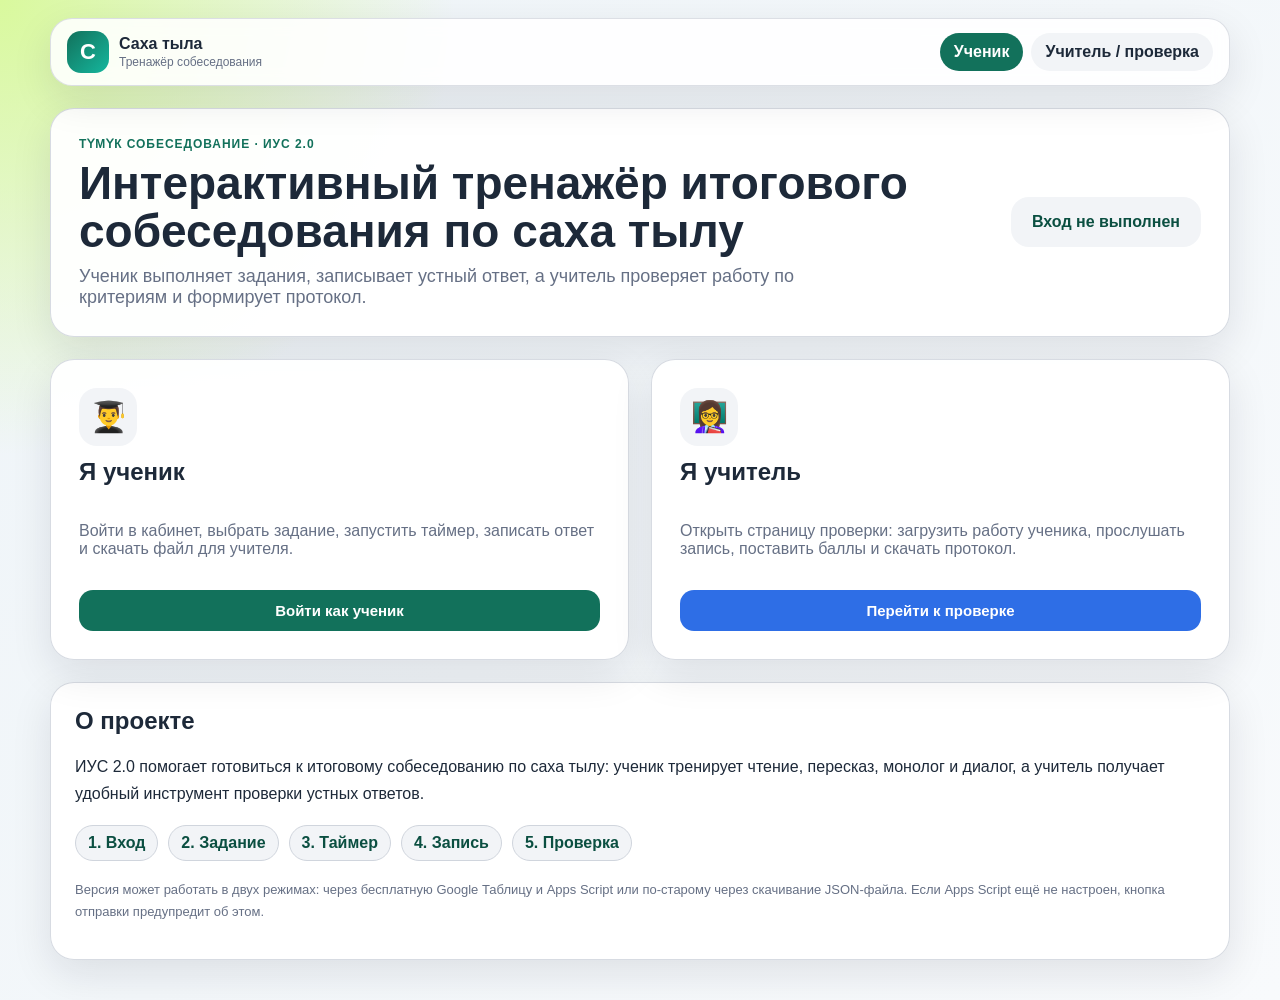
==== index.html @ 9da02c31 "Add files via upload" ====
<!DOCTYPE html>
<html lang="sah">
<head>
    <meta charset="UTF-8">
    <meta name="viewport" content="width=device-width, initial-scale=1.0">
    <title>Түмүк собеседование — ученик</title>
    <link rel="stylesheet" href="styles.css">
</head>
<body>
    <header class="topbar">
        <a class="brand" href="index.html" aria-label="На главную">
            <span class="brand-mark">С</span>
            <span>
                <strong>Саха тыла</strong>
                <small>Тренажёр собеседования</small>
            </span>
        </a>
        <nav class="topnav">
            <a class="active" href="index.html">Ученик</a>
            <a href="expert.html">Учитель / проверка</a>
        </nav>
    </header>

    <main class="container wide">
        <section class="hero-card">
            <div>
                <p class="eyebrow">Түмүк собеседование · ИУС 2.0</p>
                <h1>Интерактивный тренажёр итогового собеседования по саха тылу</h1>
                <p class="lead">Ученик выполняет задания, записывает устный ответ, а учитель проверяет работу по критериям и формирует протокол.</p>
            </div>
            <div class="status-card" id="session-status">Вход не выполнен</div>
        </section>

        <section id="role-choice" class="choice-grid">
            <article class="choice-card">
                <span class="choice-icon">👨‍🎓</span>
                <h2>Я ученик</h2>
                <p class="muted">Войти в кабинет, выбрать задание, запустить таймер, записать ответ и скачать файл для учителя.</p>
                <button class="primary full" onclick="openStudentAuth()">Войти как ученик</button>
            </article>

            <article class="choice-card">
                <span class="choice-icon">👩‍🏫</span>
                <h2>Я учитель</h2>
                <p class="muted">Открыть страницу проверки: загрузить работу ученика, прослушать запись, поставить баллы и скачать протокол.</p>
                <a class="button-link secondary full" href="expert.html">Перейти к проверке</a>
            </article>
        </section>

        <section class="panel project-info">
            <h2>О проекте</h2>
            <p>ИУС 2.0 помогает готовиться к итоговому собеседованию по саха тылу: ученик тренирует чтение, пересказ, монолог и диалог, а учитель получает удобный инструмент проверки устных ответов.</p>
            <div class="step-list">
                <span>1. Вход</span>
                <span>2. Задание</span>
                <span>3. Таймер</span>
                <span>4. Запись</span>
                <span>5. Проверка</span>
            </div>
            <p class="hint">Версия может работать в двух режимах: через бесплатную Google Таблицу и Apps Script или по-старому через скачивание JSON-файла. Если Apps Script ещё не настроен, кнопка отправки предупредит об этом.</p>
        </section>

        <section id="auth-view" class="grid two auth-grid hidden">
            <div class="panel">
                <div class="back-line">
                    <button class="ghost" onclick="backToRoleChoice()">← Назад</button>
                </div>
                <h2>Вход ученика</h2>
                <p class="muted">Введите логин и пароль. Данные хранятся только в этом браузере.</p>
                <label>Логин</label>
                <input id="login-name" type="text" autocomplete="username" placeholder="например: ivanov8a">
                <label>Пароль</label>
                <input id="login-password" type="password" autocomplete="current-password" placeholder="пароль">
                <button class="primary full" onclick="loginUser()">Войти</button>
                <p class="hint">Учитель работает на отдельной странице: <a href="expert.html">Учитель / проверка</a>.</p>
            </div>

            <div class="panel">
                <h2>Регистрация ученика</h2>
                <p class="muted">Создайте аккаунт ученика для работы с заданиями.</p>
                <label>ФИО</label>
                <input id="reg-fullname" type="text" placeholder="Фамилия Имя">
                <label>Класс</label>
                <input id="reg-class" type="text" placeholder="например: 9А">
                <label>Логин</label>
                <input id="reg-login" type="text" autocomplete="username" placeholder="латиницей без пробелов">
                <label>Пароль</label>
                <input id="reg-password" type="password" autocomplete="new-password" placeholder="минимум 4 символа">
                <button class="secondary full" onclick="registerUser()">Зарегистрироваться</button>
            </div>
        </section>

        <section id="student-view" class="hidden">
            <div class="student-head panel compact">
                <div>
                    <h2 id="student-title">Кабинет ученика</h2>
                    <p class="muted" id="student-subtitle"></p>
                </div>
                <div class="student-actions">
                    <button class="ghost" onclick="resetStudentProgress()">Сбросить задание</button>
                    <button class="danger-light" onclick="logout()">Выйти</button>
                </div>
            </div>

            <div id="task-tabs" class="tabs" role="tablist" aria-label="Задания"></div>

            <div class="grid main-grid">
                <article id="task-content" class="task-box"></article>

                <aside class="controls-box">
                    <div class="timer-card">
                        <span id="timer-label">Бэлэмнэнии кэмэ</span>
                        <strong id="time">02:00</strong>
                    </div>
                    <div class="buttons stacked">
                        <button id="timer-btn" onclick="toggleTimer()">▶ Запустить таймер</button>
                        <button id="ready-record-btn" class="ready-btn" onclick="startAnswerNow()">✅ Готов — начать запись</button>
                        <button id="record-btn" class="record-off" onclick="toggleRecording()" disabled>🎙 Начать запись</button>
                    </div>
                    <p id="record-status" class="muted center">Сначала запустите таймер подготовки.</p>

                    <div id="audio-playback-container" class="hidden result-box">
                        <h3>Ответ записан</h3>
                        <audio id="audio-playback" controls></audio>
                        <label>Комментарий ученика</label>
                        <textarea id="student-note" rows="4" placeholder="Можно написать тему, выбранный вариант или комментарий для учителя"></textarea>
                        <button id="send-submission-btn" class="primary full" onclick="sendSubmissionToTeacher()">📤 Отправить работу учителю</button>
                        <button class="ghost full" onclick="downloadSubmission()">⬇ Скачать JSON, если нет интернета</button>
                        <p id="apps-script-status" class="hint">Если Apps Script настроен, работа появится у учителя на странице проверки. JSON остаётся запасным вариантом.</p>
                    </div>
                </aside>
            </div>
        </section>
    </main>

    <div id="toast" class="toast hidden"></div>
    <script src="apps-script-config.js"></script>

    <script>
        const USERS_KEY = "saha_exam_users_v2";
        const SESSION_KEY = "saha_exam_session_v2";
        const APPS_SCRIPT_FALLBACK_MESSAGE = "Apps Script не настроен. Скачайте JSON или заполните apps-script-config.js";

        const DEFAULT_TASKS = [
            {
                id: "task-1",
                order: 1,
                title: "1 сорудах. Тиэкиһи ааҕыы",
                shortTitle: "Ааҕыы",
                mode: "reading",
                prep: 60,
                answer: 120,
                instruction: "Тиэкиһи болҕойон аах. Бэлэмнэнии кэмэ — 1 мүнүүтэ. Онтон чуолкайдык, интонациялаахтык ааҕыҥ.",
                content: "Саха сылгыта – тымныыны тулуйар дьикти боруода.\n\nСаха сылгыта – аан дойдуга саамай тымныыны тулуйар дьиэ кыыла. Бу сылгылар тоҕус ый устата аһаҕас халлаан анныгар сылдьаллар, сиртэн-буортан астарын булуналлар. Кыһын халыҥ хаары туйахтарынан хаһан, хагдарыйбыт оту булан аһыыллар.\n\nСаха сылгыта намыһах уҥуохтаах, түүтэ олус хойуу, сиэлэ-кутуруга уһун. Тириитин анныгар халыҥ сыа мунньуллар, ол тымныыны туоруурга көмөлөһөр.\n\nСылгы – саха омук тыыннаах бэлиэтэ, кинини кытта саха айылҕатын, тулуурун, иһирэх сыһыанын кэрэһэлиир."
            },
            {
                id: "task-2",
                order: 2,
                title: "2 сорудах. Тиэкиһи кэпсээһин",
                shortTitle: "Кэпсээһин",
                mode: "retell",
                prep: 60,
                answer: 180,
                instruction: "Аахпыт тиэкискин сиһилии кэпсээ. Бэлэмнэнэр кэмҥэр сүрүн санаалары бэлиэтэн.",
                content: "Аахпыт тиэкискэ олоҕуран кэпсээҥ.\n\nКэпсээриҥэр умнума:\n- тиэкис сүрүн санаатын;\n- саха сылгыта тоҕо уратылаах буоларын;\n- сылгы саха олоҕор ханнык суолталааҕын;\n- бэйэ санааҕын."
            },
            {
                id: "task-3",
                order: 3,
                title: "3 сорудах. Сэһэргээһии",
                shortTitle: "Сэһэргээһии",
                mode: "monologue",
                prep: 60,
                answer: 180,
                instruction: "Сэһэргэһии тиэмэтиттэн биири талан кэпсээҥ. Бэлэмнэнии кэмэ — 1 мүнүүтэ, кэпсээһин — 3 мүнүүтэ.",
                content: "Тиэмилэр:\n\n1. Хартыынаны ойуулааһын.\n2. Сүрүн боппуруоһу тойоннооһун: Саха тыла — төрүт тыл, кинини харыстыыр эбэтэр хаалларар кэм кэллэ.\n3. Олоххо буолбут түгэнтэн сэһэргээһин (көҥүл тиэмэ).\n\nКэпсииргэр умнума:\n- Саха тыла — ийэ тылым...\n- Мин санаабар, ...\n- Тоҕо диэтэххэ, ...\n- Холобур, ...\n- Түмүккэ, ол иһин..."
            },
            {
                id: "task-4",
                order: 4,
                title: "4 сорудах. Ыйытыыларга эппиэттээһин",
                shortTitle: "Кэпсэтии",
                mode: "dialogue",
                prep: 0,
                answer: 180,
                instruction: "Ыйытыыларга толору хоруйу биэр. Бэлэмнэнии кэмэ суох, тута эппиэттээ.",
                content: "Кэпсэтии ыйытыылара:\n\n1. Саха тылын харыстыырга оскуола ханнык көмөнү оҥоруон сөбүй?\n2. Оҕолор төрүт тылларын билэллэригэр дьиэ кэргэн оруола ханнык?\n3. Эн бэйэҥ саха тылын сайыннарыыга туох оҥоруоххун сөбүй?"
            }
        ];

        let examTasks = DEFAULT_TASKS.slice();
        let currentTaskIndex = 0;
        let timer = null;
        let timeLeft = 120;
        let isPreparing = true;
        let mediaRecorder = null;
        let audioChunks = [];
        let currentAudio = null;
        let currentUser = null;
        let activeStream = null;

        function getUsers() { return JSON.parse(localStorage.getItem(USERS_KEY) || "[]"); }
        function saveUsers(users) { localStorage.setItem(USERS_KEY, JSON.stringify(users)); }

        async function hashPassword(value) {
            if (window.crypto && crypto.subtle) {
                const data = new TextEncoder().encode(value);
                const hash = await crypto.subtle.digest("SHA-256", data);
                return Array.from(new Uint8Array(hash)).map(b => b.toString(16).padStart(2, "0")).join("");
            }
            return btoa(unescape(encodeURIComponent(value)));
        }

        function makeId(prefix) { return prefix + "-" + Date.now().toString(36) + "-" + Math.random().toString(36).slice(2, 8); }
        function showToast(message, type = "ok") {
            const toast = document.getElementById("toast");
            toast.textContent = message;
            toast.className = "toast " + type;
            setTimeout(() => toast.className = "toast hidden", 3200);
        }

        function escapeHTML(value) {
            return String(value || "").replace(/[&<>'"]/g, char => ({
                "&": "&amp;", "<": "&lt;", ">": "&gt;", "'": "&#39;", '"': "&quot;"
            }[char]));
        }
        function textToHtml(value) { return escapeHTML(value).replace(/\n/g, "<br>"); }

        function getAppsScriptUrl() {
            const rawUrl = String(window.APPS_SCRIPT_WEB_APP_URL || "").trim();
            if (!rawUrl) return "";
            return rawUrl.replace(/\/dev(\?.*)?$/, "/exec").replace(/\?.*$/, "");
        }
        function isAppsScriptConfigured() {
            const url = getAppsScriptUrl();
            return Boolean(url && (url.startsWith("https://script.google.com/") || url.startsWith("https://script.googleusercontent.com/")));
        }
        function appsScriptJsonp(action, params = {}) {
            return new Promise((resolve, reject) => {
                if (!isAppsScriptConfigured()) return reject(new Error("Apps Script не настроен"));
                const callbackName = "iusCallback_" + Date.now() + "_" + Math.random().toString(36).slice(2);
                const query = new URLSearchParams({ action, callback: callbackName, _: Date.now().toString(), ...params });
                const script = document.createElement("script");
                const cleanup = () => { delete window[callbackName]; script.remove(); };
                window[callbackName] = data => { cleanup(); resolve(data); };
                script.onerror = () => { cleanup(); reject(new Error("Не удалось получить ответ Apps Script")); };
                script.src = getAppsScriptUrl() + "?" + query.toString();
                document.body.appendChild(script);
            });
        }

        async function loadTasksForStudent() {
            examTasks = DEFAULT_TASKS.slice();
            if (isAppsScriptConfigured()) {
                try {
                    const response = await appsScriptJsonp("tasks");
                    if (response && response.ok && Array.isArray(response.tasks) && response.tasks.length) {
                        examTasks = response.tasks.map(normalizeTask).sort((a, b) => a.order - b.order);
                    }
                } catch (error) {
                    console.warn("Не удалось загрузить задания из таблицы", error);
                    showToast("Не удалось загрузить задания из таблицы. Открыт запасной вариант.", "warn");
                }
            }
            if (currentTaskIndex >= examTasks.length) currentTaskIndex = 0;
            renderTaskTabs();
            renderTask();
        }

        function normalizeTask(task, index = 0) {
            const order = Number(task.order || index + 1);
            return {
                id: String(task.id || "task-" + order),
                order,
                title: String(task.title || "Задание " + order),
                shortTitle: String(task.shortTitle || task.title || "Задание " + order),
                mode: String(task.mode || "monologue"),
                prep: Math.max(0, Number(task.prep || 0)),
                answer: Math.max(30, Number(task.answer || 180)),
                instruction: String(task.instruction || ""),
                content: String(task.content || "")
            };
        }

        function getCurrentTask() { return examTasks[currentTaskIndex] || examTasks[0] || DEFAULT_TASKS[0]; }

        function renderTaskTabs() {
            const tabs = document.getElementById("task-tabs");
            tabs.innerHTML = examTasks.map((task, idx) => `
                <button class="tab-btn ${idx === currentTaskIndex ? "active" : ""}" onclick="showTask(${idx})">
                    ${escapeHTML(task.order || idx + 1)} сорудах<br><span>${escapeHTML(task.shortTitle || task.title)}</span>
                </button>
            `).join("");
        }

        function updateAppsScriptStatus() {
            const status = document.getElementById("apps-script-status");
            if (!status) return;
            status.textContent = isAppsScriptConfigured()
                ? "Google Таблица подключена: работа будет отправлена в общую базу учителя. Задания загружаются из листа tasks."
                : "Google Таблица пока не настроена: можно скачать JSON и передать учителю вручную.";
        }

        function openStudentAuth() {
            document.getElementById("role-choice").classList.add("hidden");
            document.querySelector(".project-info")?.classList.add("hidden");
            document.getElementById("auth-view").classList.remove("hidden");
            document.getElementById("login-name").focus();
        }
        function backToRoleChoice() {
            document.getElementById("auth-view").classList.add("hidden");
            document.getElementById("role-choice").classList.remove("hidden");
            document.querySelector(".project-info")?.classList.remove("hidden");
        }

        async function registerUser() {
            const role = "student";
            const fullName = document.getElementById("reg-fullname").value.trim();
            const className = document.getElementById("reg-class").value.trim();
            const login = document.getElementById("reg-login").value.trim().toLowerCase();
            const password = document.getElementById("reg-password").value;
            if (!fullName || !login || !password) return showToast("Заполните ФИО, логин и пароль", "error");
            if (password.length < 4) return showToast("Пароль должен быть минимум 4 символа", "error");
            if (!className) return showToast("Укажите класс ученика", "error");
            const users = getUsers();
            if (users.some(user => user.login === login)) return showToast("Такой логин уже есть", "error");
            const user = { id: makeId(role), role, fullName, className, login, passwordHash: await hashPassword(password), createdAt: new Date().toISOString() };
            users.push(user);
            saveUsers(users);
            localStorage.setItem(SESSION_KEY, JSON.stringify({ userId: user.id }));
            showToast("Регистрация выполнена");
            startSession(user);
        }

        async function loginUser() {
            const login = document.getElementById("login-name").value.trim().toLowerCase();
            const password = document.getElementById("login-password").value;
            const passwordHash = await hashPassword(password);
            const user = getUsers().find(item => item.login === login && item.role === "student" && item.passwordHash === passwordHash);
            if (!user) return showToast("Логин или пароль неверный", "error");
            localStorage.setItem(SESSION_KEY, JSON.stringify({ userId: user.id }));
            startSession(user);
        }

        function startSession(user) {
            currentUser = user;
            document.getElementById("role-choice").classList.add("hidden");
            document.querySelector(".project-info")?.classList.add("hidden");
            document.getElementById("auth-view").classList.add("hidden");
            document.getElementById("student-view").classList.remove("hidden");
            document.getElementById("session-status").textContent = `${user.fullName} · ${user.className}`;
            document.getElementById("student-title").textContent = `Кабинет ученика: ${user.fullName}`;
            document.getElementById("student-subtitle").textContent = `Класс: ${user.className}. Запишите ответ и отправьте работу учителю.`;
            loadTasksForStudent();
            updateAppsScriptStatus();
        }

        function logout() { localStorage.removeItem(SESSION_KEY); location.reload(); }
        function restoreSession() {
            const session = JSON.parse(localStorage.getItem(SESSION_KEY) || "null");
            if (!session) return;
            const user = getUsers().find(item => item.id === session.userId);
            if (!user || user.role !== "student") return;
            startSession(user);
        }

        function renderTask() {
            const task = getCurrentTask();
            document.getElementById("task-content").innerHTML = `
                <div class="task-header">
                    <span class="badge">Задание ${escapeHTML(task.order || currentTaskIndex + 1)}</span>
                    <h2>${escapeHTML(task.title)}</h2>
                </div>
                <p class="instruction"><em>${textToHtml(task.instruction)}</em></p>
                <div class="content-body">${textToHtml(task.content)}</div>
            `;
            resetTimerLogic();
        }

        function showTask(taskIndex) {
            currentTaskIndex = Number(taskIndex) || 0;
            renderTaskTabs();
            renderTask();
        }

        function resetTimerLogic() {
            clearInterval(timer);
            timer = null;
            stopRecordingIfNeeded();
            currentAudio = null;
            const task = getCurrentTask();
            isPreparing = Number(task.prep) > 0;
            timeLeft = isPreparing ? Number(task.prep) : Number(task.answer);
            document.getElementById("timer-btn").innerText = "▶ Запустить таймер";
            document.getElementById("timer-label").innerText = isPreparing ? "Бэлэмнэнии кэмэ" : "Хоруйдууруҥ";
            document.getElementById("time").innerText = formatTime(timeLeft);
            document.getElementById("record-btn").disabled = isPreparing;
            document.getElementById("record-btn").innerText = "🎙 Начать запись";
            document.getElementById("record-btn").className = "record-off";
            const readyBtn = document.getElementById("ready-record-btn");
            readyBtn.classList.toggle("hidden", !isPreparing);
            readyBtn.disabled = !isPreparing;
            document.getElementById("record-status").textContent = isPreparing ? "Можно ждать таймер или нажать «Готов — начать запись»." : "Можно сразу записывать ответ.";
            document.getElementById("audio-playback-container").classList.add("hidden");
            document.getElementById("audio-playback").removeAttribute("src");
            document.getElementById("student-note").value = "";
        }

        function formatTime(seconds) {
            const mins = Math.floor(seconds / 60).toString().padStart(2, "0");
            const secs = (seconds % 60).toString().padStart(2, "0");
            return `${mins}:${secs}`;
        }

        function toggleTimer() {
            if (timer) {
                clearInterval(timer);
                timer = null;
                document.getElementById("timer-btn").innerText = "▶ Продолжить таймер";
            } else {
                document.getElementById("timer-btn").innerText = "⏸ Остановить таймер";
                timer = setInterval(updateTimer, 1000);
            }
        }

        function switchToAnswerMode(message = "Можно записывать ответ.") {
            clearInterval(timer);
            timer = null;
            const task = getCurrentTask();
            isPreparing = false;
            timeLeft = Number(task.answer || 180);
            document.getElementById("timer-label").innerText = "Хоруйдууруҥ";
            document.getElementById("time").innerText = formatTime(timeLeft);
            document.getElementById("record-btn").disabled = false;
            document.getElementById("ready-record-btn").classList.add("hidden");
            document.getElementById("ready-record-btn").disabled = true;
            document.getElementById("record-status").textContent = message;
        }

        async function startAnswerNow() {
            switchToAnswerMode("Запускаем запись ответа...");
            const started = await toggleRecording();
            if (started) {
                document.getElementById("timer-btn").innerText = "⏸ Остановить таймер";
                timer = setInterval(updateTimer, 1000);
            } else {
                document.getElementById("timer-btn").innerText = "▶ Запустить таймер ответа";
                document.getElementById("record-status").textContent = "Нажмите «Начать запись», когда разрешите микрофон.";
            }
        }

        function updateTimer() {
            if (timeLeft <= 0) {
                clearInterval(timer);
                timer = null;
                if (isPreparing) {
                    showToast("Бэлэмнэнии кэмэ бүттэ! Теперь можно записывать ответ.");
                    switchToAnswerMode("Нажмите кнопку записи и отвечайте вслух.");
                    document.getElementById("timer-btn").innerText = "⏸ Остановить таймер";
                    timer = setInterval(updateTimer, 1000);
                } else {
                    showToast("Бириэмэ бүттэ!", "warn");
                    if (mediaRecorder && mediaRecorder.state === "recording") stopRecordingIfNeeded();
                    document.getElementById("timer-btn").innerText = "▶ Запустить таймер";
                }
                document.getElementById("time").innerText = formatTime(timeLeft);
                return;
            }
            timeLeft--;
            document.getElementById("time").innerText = formatTime(timeLeft);
        }

        function getSupportedMimeType() {
            const types = ["audio/webm;codecs=opus", "audio/webm", "audio/ogg;codecs=opus", "audio/mp4"];
            return types.find(type => window.MediaRecorder && MediaRecorder.isTypeSupported(type)) || "";
        }

        async function toggleRecording() {
            const recordBtn = document.getElementById("record-btn");
            if (!navigator.mediaDevices || !navigator.mediaDevices.getUserMedia) {
                showToast("Браузер не поддерживает запись микрофона", "error");
                return false;
            }
            if (recordBtn.classList.contains("record-off")) {
                try {
                    audioChunks = [];
                    const mimeType = getSupportedMimeType();
                    activeStream = await navigator.mediaDevices.getUserMedia({ audio: true });
                    mediaRecorder = new MediaRecorder(activeStream, mimeType ? { mimeType } : undefined);
                    mediaRecorder.ondataavailable = event => { if (event.data && event.data.size > 0) audioChunks.push(event.data); };
                    mediaRecorder.onstop = async () => {
                        const type = mediaRecorder.mimeType || "audio/webm";
                        const audioBlob = new Blob(audioChunks, { type });
                        const audioUrl = URL.createObjectURL(audioBlob);
                        currentAudio = { blob: audioBlob, dataUrl: await blobToDataURL(audioBlob), mimeType: type, size: audioBlob.size };
                        document.getElementById("audio-playback").src = audioUrl;
                        document.getElementById("audio-playback-container").classList.remove("hidden");
                        document.getElementById("record-status").textContent = "Запись готова. Отправьте работу учителю или скачайте JSON.";
                        stopTracks();
                    };
                    mediaRecorder.start();
                    recordBtn.innerText = "⏹ Остановить запись";
                    recordBtn.className = "record-on";
                    document.getElementById("record-status").textContent = "Идёт запись ответа...";
                    return true;
                } catch (error) {
                    showToast("Разрешите доступ к микрофону и попробуйте снова", "error");
                    return false;
                }
            } else {
                stopRecordingIfNeeded();
                return true;
            }
        }

        function stopRecordingIfNeeded() {
            if (mediaRecorder && mediaRecorder.state === "recording") mediaRecorder.stop();
            const btn = document.getElementById("record-btn");
            if (btn) {
                btn.innerText = "🎙 Начать запись";
                btn.className = "record-off";
            }
        }
        function stopTracks() { if (activeStream) { activeStream.getTracks().forEach(track => track.stop()); activeStream = null; } }
        function blobToDataURL(blob) {
            return new Promise((resolve, reject) => {
                const reader = new FileReader();
                reader.onloadend = () => resolve(reader.result);
                reader.onerror = reject;
                reader.readAsDataURL(blob);
            });
        }

        function collectSubmission() {
            if (!currentAudio) return null;
            const task = getCurrentTask();
            const ext = currentAudio.mimeType.includes("ogg") ? "ogg" : currentAudio.mimeType.includes("mp4") ? "m4a" : "webm";
            return {
                app: "saha-exam-v2",
                type: "student-submission",
                version: 4,
                id: makeId("work"),
                createdAt: new Date().toISOString(),
                status: "sent",
                student: { id: currentUser.id, fullName: currentUser.fullName, className: currentUser.className, login: currentUser.login },
                task: { id: task.id, order: task.order, title: task.title, instruction: task.instruction },
                note: document.getElementById("student-note").value.trim(),
                audio: { fileName: `answer-${task.id}.${ext}`, mimeType: currentAudio.mimeType, size: currentAudio.size, dataUrl: currentAudio.dataUrl }
            };
        }

        function getAppsScriptPayload(action, submission) { return { app: "saha-exam-v2", action, submission }; }
        function postToAppsScriptByForm(payload) {
            return new Promise((resolve, reject) => {
                if (!isAppsScriptConfigured()) return reject(new Error(APPS_SCRIPT_FALLBACK_MESSAGE));
                const iframeName = "iusSubmitFrame_" + Date.now();
                const iframe = document.createElement("iframe");
                iframe.name = iframeName;
                iframe.style.display = "none";
                const form = document.createElement("form");
                form.method = "POST";
                form.action = getAppsScriptUrl();
                form.target = iframeName;
                form.enctype = "application/x-www-form-urlencoded";
                form.style.display = "none";
                const input = document.createElement("input");
                input.type = "hidden";
                input.name = "payload";
                input.value = JSON.stringify(payload);
                form.appendChild(input);
                let finished = false;
                const cleanup = () => setTimeout(() => { form.remove(); iframe.remove(); }, 1000);
                iframe.onload = () => { if (!finished) { finished = true; cleanup(); resolve(); } };
                document.body.appendChild(iframe);
                document.body.appendChild(form);
                form.submit();
                setTimeout(() => { if (!finished) { finished = true; cleanup(); resolve(); } }, 4500);
            });
        }

        async function sendSubmissionToTeacher() {
            if (!currentAudio) return showToast("Сначала запишите ответ", "error");
            if (!isAppsScriptConfigured()) {
                showToast(APPS_SCRIPT_FALLBACK_MESSAGE, "error");
                updateAppsScriptStatus();
                return;
            }
            const button = document.getElementById("send-submission-btn");
            const oldText = button.textContent;
            button.disabled = true;
            button.textContent = "Отправляем...";
            try {
                const submission = collectSubmission();
                submission.sentAt = new Date().toISOString();
                await postToAppsScriptByForm(getAppsScriptPayload("submit", submission));
                showToast("Работа отправлена учителю");
                const status = document.getElementById("apps-script-status");
                if (status) status.textContent = "Работа отправлена. Учитель увидит её на странице проверки после нажатия «Показать отправленные работы».";
            } catch (error) {
                console.error(error);
                showToast("Не удалось отправить работу. Проверьте ссылку Apps Script и доступ «Все».", "error");
            } finally {
                button.disabled = false;
                button.textContent = oldText;
            }
        }

        function downloadSubmission() {
            if (!currentAudio) return showToast("Сначала запишите ответ", "error");
            const submission = collectSubmission();
            const safeName = currentUser.fullName.replace(/[^А-Яа-яA-Za-z0-9_-]+/g, "_");
            downloadJSON(submission, `работа_${safeName}_${submission.task.order || currentTaskIndex + 1}.json`);
            showToast("Файл работы скачан");
        }
        function downloadJSON(data, filename) {
            const blob = new Blob([JSON.stringify(data, null, 2)], { type: "application/json;charset=utf-8" });
            const url = URL.createObjectURL(blob);
            const link = document.createElement("a");
            link.href = url;
            link.download = filename;
            document.body.appendChild(link);
            link.click();
            link.remove();
            URL.revokeObjectURL(url);
        }

        function resetStudentProgress() { renderTask(); showToast("Задание сброшено"); }
        restoreSession();
    </script>
</body>
</html>
---- styles.css ----
:root {
    --bg: #eef4f8;
    --card: #ffffff;
    --text: #1d2939;
    --muted: #667085;
    --line: #d0d5dd;
    --primary: #12715b;
    --primary-dark: #0b4f41;
    --secondary: #2e6ee6;
    --danger: #d92d20;
    --warning: #f79009;
    --ok-bg: #ecfdf3;
    --bad-bg: #fef3f2;
    --shadow: 0 14px 40px rgba(16, 24, 40, 0.10);
}

* { box-sizing: border-box; }

body {
    margin: 0;
    font-family: Arial, "Noto Sans", sans-serif;
    background: radial-gradient(circle at top left, #d9f99d 0, transparent 28%), linear-gradient(135deg, #eef4f8 0%, #f8fafc 100%);
    color: var(--text);
    min-height: 100vh;
}

a { color: var(--secondary); text-decoration: none; }
a:hover { text-decoration: underline; }

.topbar {
    width: min(1180px, calc(100% - 32px));
    margin: 18px auto 0;
    display: flex;
    justify-content: space-between;
    align-items: center;
    gap: 16px;
    background: rgba(255,255,255,0.88);
    backdrop-filter: blur(8px);
    border: 1px solid rgba(208,213,221,0.75);
    border-radius: 22px;
    padding: 12px 16px;
    box-shadow: var(--shadow);
}

.brand {
    display: inline-flex;
    align-items: center;
    gap: 10px;
    color: var(--text);
}
.brand:hover { text-decoration: none; }
.brand-mark {
    width: 42px;
    height: 42px;
    border-radius: 14px;
    background: linear-gradient(135deg, var(--primary), #15b79e);
    color: white;
    display: grid;
    place-items: center;
    font-weight: 800;
    font-size: 22px;
}
.brand small { display: block; color: var(--muted); font-size: 12px; margin-top: 2px; }

.topnav { display: flex; gap: 8px; flex-wrap: wrap; justify-content: flex-end; }
.topnav a {
    color: var(--text);
    padding: 10px 14px;
    border-radius: 999px;
    background: #f2f4f7;
    font-weight: 700;
}
.topnav a.active, .topnav a:hover {
    background: var(--primary);
    color: white;
    text-decoration: none;
}

.container {
    width: min(1180px, calc(100% - 32px));
    margin: 22px auto 40px;
}
.container.wide { max-width: 1180px; }

.hero-card, .panel, .task-box, .controls-box {
    background: rgba(255,255,255,0.95);
    border: 1px solid rgba(208,213,221,0.85);
    border-radius: 24px;
    box-shadow: var(--shadow);
}

.hero-card {
    padding: 28px;
    display: flex;
    justify-content: space-between;
    align-items: center;
    gap: 24px;
    margin-bottom: 22px;
}

.eyebrow {
    margin: 0 0 8px;
    color: var(--primary);
    text-transform: uppercase;
    letter-spacing: .08em;
    font-size: 12px;
    font-weight: 800;
}

h1, h2, h3 { color: #1d2939; }
h1 { margin: 0 0 10px; font-size: clamp(28px, 4vw, 46px); line-height: 1.05; }
h2 { margin-top: 0; }
.lead { color: var(--muted); font-size: 18px; margin: 0; max-width: 760px; }
.muted, .hint { color: var(--muted); }
.hint { font-size: 13px; line-height: 1.45; }
.center { text-align: center; }

.status-card {
    min-width: 190px;
    padding: 16px;
    background: #f2f4f7;
    border-radius: 18px;
    text-align: center;
    font-weight: 800;
    color: var(--primary-dark);
}

.grid { display: grid; gap: 22px; }
.grid.two { grid-template-columns: repeat(2, minmax(0, 1fr)); }
.grid.three { grid-template-columns: repeat(3, minmax(0, 1fr)); }
.main-grid { grid-template-columns: minmax(0, 1fr) 360px; align-items: start; }
.teacher-grid { grid-template-columns: 360px minmax(0, 1fr); align-items: start; }

.panel { padding: 24px; }
.panel.compact {
    display: flex;
    justify-content: space-between;
    align-items: center;
    gap: 16px;
    margin-bottom: 22px;
}

label { display: block; margin: 14px 0 6px; font-weight: 700; }
input, select, textarea {
    width: 100%;
    border: 1px solid var(--line);
    border-radius: 14px;
    padding: 12px 14px;
    font: inherit;
    background: white;
    color: var(--text);
}
textarea { resize: vertical; }
input:focus, select:focus, textarea:focus {
    outline: 3px solid rgba(18,113,91,.16);
    border-color: var(--primary);
}

button {
    border: 0;
    border-radius: 14px;
    padding: 12px 18px;
    cursor: pointer;
    font-weight: 800;
    font-size: 15px;
    background: #e4e7ec;
    color: var(--text);
    transition: transform .08s ease, filter .15s ease;
}
button:hover { filter: brightness(.98); }
button:active { transform: translateY(1px); }
button:disabled { background: #d0d5dd !important; color: #667085 !important; cursor: not-allowed; }
button.primary { background: var(--primary); color: white; }
button.secondary { background: var(--secondary); color: white; }
button.ghost { background: #f2f4f7; color: #344054; }
button.danger-light { background: #fee4e2; color: var(--danger); }
.full { width: 100%; margin-top: 16px; }
.buttons { display: flex; gap: 12px; justify-content: center; flex-wrap: wrap; }
.buttons.stacked { flex-direction: column; }

.hidden { display: none !important; }
.auth-grid { align-items: stretch; }

.tabs {
    display: grid;
    grid-template-columns: repeat(4, minmax(0, 1fr));
    gap: 10px;
    margin-bottom: 18px;
}
.tab-btn {
    padding: 14px 10px;
    border-radius: 18px;
    background: #e4e7ec;
    text-align: center;
}
.tab-btn span { color: var(--muted); font-size: 12px; }
.tab-btn.active {
    background: var(--primary);
    color: white;
}
.tab-btn.active span { color: rgba(255,255,255,.78); }

.task-box {
    padding: 28px;
    min-height: 420px;
    line-height: 1.75;
}
.task-header { display: flex; gap: 14px; align-items: center; flex-wrap: wrap; }
.badge {
    display: inline-flex;
    padding: 6px 10px;
    border-radius: 999px;
    background: #d1fadf;
    color: var(--primary-dark);
    font-weight: 800;
    font-size: 13px;
}
.instruction {
    color: #344054;
    border-left: 5px solid var(--secondary);
    padding: 14px 16px;
    background: #f8fbff;
    border-radius: 12px;
}
.content-body {
    margin-top: 20px;
    font-size: 1.12em;
    line-height: 1.7;
}

.controls-box {
    padding: 22px;
    position: sticky;
    top: 16px;
}
.timer-card {
    display: grid;
    place-items: center;
    gap: 8px;
    background: #f8fafc;
    border: 1px solid var(--line);
    border-radius: 20px;
    padding: 20px;
    margin-bottom: 16px;
}
.timer-card span { color: var(--muted); font-weight: 700; }
.timer-card strong { color: var(--danger); font-size: 44px; letter-spacing: .03em; }
.record-off { background: var(--danger); color: white; }
.ready-btn { background: var(--warning); color: #111; }
.record-on { background: #b42318; color: white; animation: blink 1s infinite; }
.result-box {
    margin-top: 18px;
    background: #f8fafc;
    padding: 16px;
    border-radius: 18px;
    border: 1px dashed var(--primary);
}
audio { width: 100%; margin: 10px 0; }
.full-audio { margin-top: 0; }

.file-drop {
    display: grid;
    place-items: center;
    min-height: 118px;
    border: 2px dashed var(--secondary);
    border-radius: 18px;
    background: #eff6ff;
    color: var(--secondary);
    text-align: center;
    cursor: pointer;
    margin: 12px 0 16px;
}
.file-drop input { display: none; }
.file-drop span { font-weight: 800; }

.protocol-panel { padding: 26px; }
.protocol-header {
    display: flex;
    justify-content: space-between;
    gap: 18px;
    align-items: flex-start;
    border-bottom: 1px solid var(--line);
    padding-bottom: 18px;
    margin-bottom: 18px;
}
.protocol-header h1 { font-size: clamp(22px, 3vw, 34px); }
.verdict-card {
    min-width: 180px;
    padding: 14px;
    border-radius: 18px;
    background: #f2f4f7;
    color: var(--muted);
    text-align: center;
    font-weight: 900;
}
.verdict-card.ok { background: var(--ok-bg); color: var(--primary); }
.verdict-card.bad { background: var(--bad-bg); color: var(--danger); }

.student-form label { margin: 0; }
.student-form input { margin-top: 6px; }
.criteria-list { margin-top: 24px; }
.criteria-group {
    padding: 16px;
    border: 1px solid var(--line);
    border-radius: 18px;
    margin-bottom: 14px;
    background: #fcfcfd;
}
.criteria-group h3 { margin: 0 0 10px; }
.criterion {
    display: grid;
    grid-template-columns: 26px 1fr auto;
    align-items: center;
    gap: 10px;
    margin: 0;
    padding: 9px 0;
    border-top: 1px solid #edf0f4;
    font-weight: 500;
}
.criterion:first-of-type { border-top: 0; }
.criterion input { width: 18px; height: 18px; }
.criterion em { color: var(--muted); font-style: normal; font-weight: 800; }
.score-footer {
    display: flex;
    justify-content: space-between;
    gap: 14px;
    background: #f8fafc;
    border-radius: 20px;
    padding: 18px;
    margin-top: 18px;
}
.score-footer span { display: block; color: var(--muted); }
.score-footer strong { font-size: 24px; }
.print-comment {
    margin-top: 18px;
    padding: 16px;
    border-radius: 18px;
    border: 1px solid var(--line);
}
.protocol-actions { margin-top: 18px; justify-content: flex-start; }

.saved-list { display: grid; gap: 10px; }
.saved-item {
    display: grid;
    grid-template-columns: 1fr auto auto;
    gap: 12px;
    align-items: center;
    padding: 12px;
    border: 1px solid var(--line);
    border-radius: 14px;
    background: #fcfcfd;
}
.saved-item span { color: var(--muted); }
.saved-item small { color: var(--muted); }

.toast {
    position: fixed;
    right: 20px;
    bottom: 20px;
    max-width: min(420px, calc(100% - 40px));
    padding: 14px 18px;
    border-radius: 16px;
    box-shadow: var(--shadow);
    background: var(--primary);
    color: white;
    font-weight: 800;
    z-index: 1000;
}
.toast.error { background: var(--danger); }
.toast.warn { background: var(--warning); color: #111; }

@keyframes blink {
    0% { opacity: 1; }
    50% { opacity: .58; }
    100% { opacity: 1; }
}

@media (max-width: 900px) {
    .topbar, .hero-card, .panel.compact { flex-direction: column; align-items: stretch; }
    .grid.two, .grid.three, .main-grid, .teacher-grid { grid-template-columns: 1fr; }
    .controls-box { position: static; }
    .tabs { grid-template-columns: repeat(2, minmax(0, 1fr)); }
    .protocol-header, .score-footer { flex-direction: column; }
    .saved-item { grid-template-columns: 1fr; }
}

@media (max-width: 560px) {
    .topbar, .container { width: min(100% - 18px, 1180px); }
    .hero-card, .panel, .task-box, .controls-box { border-radius: 18px; padding: 18px; }
    .timer-card strong { font-size: 36px; }
    .tabs { grid-template-columns: 1fr; }
    .topnav a { width: 100%; text-align: center; }
}

@media print {
    body { background: white; }
    .topbar, .hero-card, .no-print, .teacher-head, #auth-view, .toast { display: none !important; }
    .container { width: 100%; margin: 0; }
    .teacher-grid { display: block; }
    .protocol-panel { box-shadow: none; border: 0; padding: 0; }
    .criterion { break-inside: avoid; }
}


/* Обновление: понятная стартовая страница и безопасный блок импорта */
.choice-grid {
    display: grid;
    grid-template-columns: repeat(2, minmax(0, 1fr));
    gap: 22px;
    margin-bottom: 22px;
}

.choice-card {
    background: rgba(255,255,255,0.95);
    border: 1px solid rgba(208,213,221,0.85);
    border-radius: 24px;
    box-shadow: var(--shadow);
    padding: 28px;
    min-height: 260px;
    display: flex;
    flex-direction: column;
    justify-content: space-between;
}

.choice-icon {
    width: 58px;
    height: 58px;
    display: grid;
    place-items: center;
    border-radius: 18px;
    background: #f2f4f7;
    font-size: 30px;
    margin-bottom: 12px;
}

.button-link {
    display: inline-flex;
    justify-content: center;
    align-items: center;
    border-radius: 14px;
    padding: 12px 18px;
    cursor: pointer;
    font-weight: 800;
    font-size: 15px;
    text-decoration: none;
}
.button-link:hover { text-decoration: none; filter: brightness(.98); }
.button-link.primary { background: var(--primary); color: white; }
.button-link.secondary { background: var(--secondary); color: white; }

.project-info {
    margin-bottom: 22px;
}

.project-info p {
    line-height: 1.65;
}

.step-list {
    display: flex;
    gap: 10px;
    flex-wrap: wrap;
    margin: 18px 0;
}

.step-list span {
    background: #f2f4f7;
    border: 1px solid var(--line);
    border-radius: 999px;
    padding: 8px 12px;
    font-weight: 800;
    color: var(--primary-dark);
}

.back-line {
    margin-bottom: 12px;
}

.alert-info {
    margin-bottom: 22px;
    background: #fffbeb;
    border-color: #fedf89;
    color: #7a4b00;
}

#import-info {
    white-space: pre-line;
}


/* Общая база: Google Таблица + Apps Script */
.apps-script-teacher-status {
    margin: 10px 0 14px;
    padding: 10px 12px;
    border-radius: 12px;
    background: #f8fafc;
    border: 1px solid var(--line);
}
.apps-script-teacher-status.error {
    background: var(--bad-bg);
    color: var(--danger);
    border-color: #fecdca;
}
.work-list {
    display: grid;
    gap: 10px;
    margin: 12px 0 22px;
}
.work-card {
    border: 1px solid var(--line);
    border-radius: 16px;
    background: #fcfcfd;
    padding: 12px;
    display: grid;
    gap: 6px;
}
.work-card strong {
    color: var(--text);
}
.work-card span, .work-card em {
    color: var(--muted);
    font-style: normal;
    font-size: 13px;
}


@media (max-width: 900px) {
    .choice-grid { grid-template-columns: 1fr; }
}


.task-editor-panel { margin-top: 22px; }
.task-editor-list { display: grid; gap: 18px; margin-top: 18px; }
.task-editor-card {
    border: 1px solid var(--line);
    border-radius: 20px;
    padding: 18px;
    background: #fcfcfd;
}
.task-editor-head {
    display: flex;
    align-items: center;
    justify-content: space-between;
    gap: 12px;
    margin-bottom: 12px;
}
.task-editor-head h3 { margin: 0; }
.task-editor-card textarea { min-height: 120px; }
.task-editor-card textarea[id$="-content"] { min-height: 220px; }
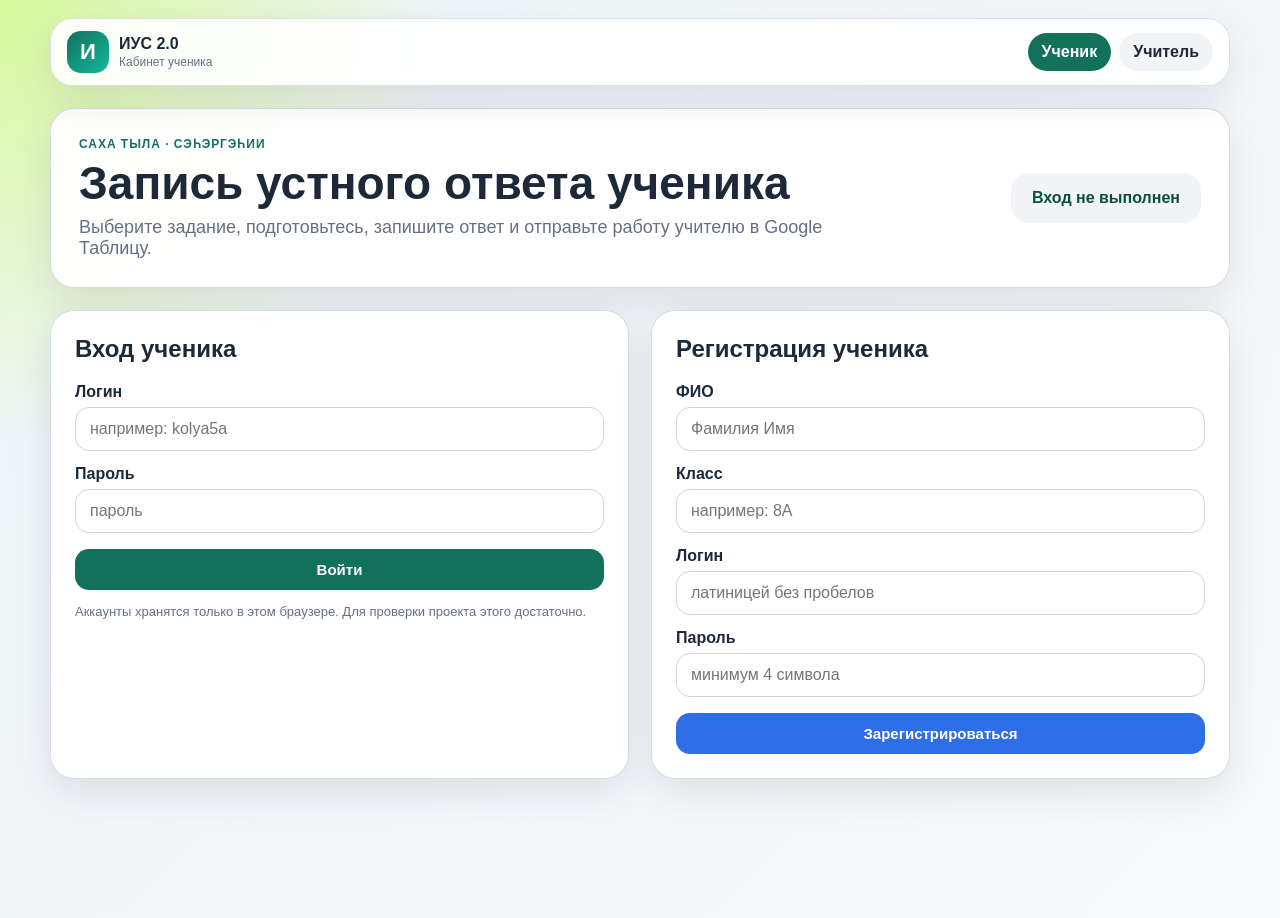
==== commit aa4ed4e5: "Add files via upload" ====
--- a/index.html
+++ b/index.html
@@ -1,631 +1,380 @@
 <!DOCTYPE html>
 <html lang="sah">
 <head>
-    <meta charset="UTF-8">
-    <meta name="viewport" content="width=device-width, initial-scale=1.0">
-    <title>Түмүк собеседование — ученик</title>
-    <link rel="stylesheet" href="styles.css">
+  <meta charset="UTF-8">
+  <meta name="viewport" content="width=device-width, initial-scale=1.0">
+  <title>ИУС 2.0 — ученик</title>
+  <link rel="stylesheet" href="styles.css">
 </head>
 <body>
-    <header class="topbar">
-        <a class="brand" href="index.html" aria-label="На главную">
-            <span class="brand-mark">С</span>
-            <span>
-                <strong>Саха тыла</strong>
-                <small>Тренажёр собеседования</small>
-            </span>
-        </a>
-        <nav class="topnav">
-            <a class="active" href="index.html">Ученик</a>
-            <a href="expert.html">Учитель / проверка</a>
-        </nav>
-    </header>
-
-    <main class="container wide">
-        <section class="hero-card">
-            <div>
-                <p class="eyebrow">Түмүк собеседование · ИУС 2.0</p>
-                <h1>Интерактивный тренажёр итогового собеседования по саха тылу</h1>
-                <p class="lead">Ученик выполняет задания, записывает устный ответ, а учитель проверяет работу по критериям и формирует протокол.</p>
-            </div>
-            <div class="status-card" id="session-status">Вход не выполнен</div>
-        </section>
-
-        <section id="role-choice" class="choice-grid">
-            <article class="choice-card">
-                <span class="choice-icon">👨‍🎓</span>
-                <h2>Я ученик</h2>
-                <p class="muted">Войти в кабинет, выбрать задание, запустить таймер, записать ответ и скачать файл для учителя.</p>
-                <button class="primary full" onclick="openStudentAuth()">Войти как ученик</button>
-            </article>
-
-            <article class="choice-card">
-                <span class="choice-icon">👩‍🏫</span>
-                <h2>Я учитель</h2>
-                <p class="muted">Открыть страницу проверки: загрузить работу ученика, прослушать запись, поставить баллы и скачать протокол.</p>
-                <a class="button-link secondary full" href="expert.html">Перейти к проверке</a>
-            </article>
-        </section>
-
-        <section class="panel project-info">
-            <h2>О проекте</h2>
-            <p>ИУС 2.0 помогает готовиться к итоговому собеседованию по саха тылу: ученик тренирует чтение, пересказ, монолог и диалог, а учитель получает удобный инструмент проверки устных ответов.</p>
-            <div class="step-list">
-                <span>1. Вход</span>
-                <span>2. Задание</span>
-                <span>3. Таймер</span>
-                <span>4. Запись</span>
-                <span>5. Проверка</span>
-            </div>
-            <p class="hint">Версия может работать в двух режимах: через бесплатную Google Таблицу и Apps Script или по-старому через скачивание JSON-файла. Если Apps Script ещё не настроен, кнопка отправки предупредит об этом.</p>
-        </section>
-
-        <section id="auth-view" class="grid two auth-grid hidden">
-            <div class="panel">
-                <div class="back-line">
-                    <button class="ghost" onclick="backToRoleChoice()">← Назад</button>
-                </div>
-                <h2>Вход ученика</h2>
-                <p class="muted">Введите логин и пароль. Данные хранятся только в этом браузере.</p>
-                <label>Логин</label>
-                <input id="login-name" type="text" autocomplete="username" placeholder="например: ivanov8a">
-                <label>Пароль</label>
-                <input id="login-password" type="password" autocomplete="current-password" placeholder="пароль">
-                <button class="primary full" onclick="loginUser()">Войти</button>
-                <p class="hint">Учитель работает на отдельной странице: <a href="expert.html">Учитель / проверка</a>.</p>
-            </div>
-
-            <div class="panel">
-                <h2>Регистрация ученика</h2>
-                <p class="muted">Создайте аккаунт ученика для работы с заданиями.</p>
-                <label>ФИО</label>
-                <input id="reg-fullname" type="text" placeholder="Фамилия Имя">
-                <label>Класс</label>
-                <input id="reg-class" type="text" placeholder="например: 9А">
-                <label>Логин</label>
-                <input id="reg-login" type="text" autocomplete="username" placeholder="латиницей без пробелов">
-                <label>Пароль</label>
-                <input id="reg-password" type="password" autocomplete="new-password" placeholder="минимум 4 символа">
-                <button class="secondary full" onclick="registerUser()">Зарегистрироваться</button>
-            </div>
-        </section>
-
-        <section id="student-view" class="hidden">
-            <div class="student-head panel compact">
-                <div>
-                    <h2 id="student-title">Кабинет ученика</h2>
-                    <p class="muted" id="student-subtitle"></p>
-                </div>
-                <div class="student-actions">
-                    <button class="ghost" onclick="resetStudentProgress()">Сбросить задание</button>
-                    <button class="danger-light" onclick="logout()">Выйти</button>
-                </div>
-            </div>
-
-            <div id="task-tabs" class="tabs" role="tablist" aria-label="Задания"></div>
-
-            <div class="grid main-grid">
-                <article id="task-content" class="task-box"></article>
-
-                <aside class="controls-box">
-                    <div class="timer-card">
-                        <span id="timer-label">Бэлэмнэнии кэмэ</span>
-                        <strong id="time">02:00</strong>
-                    </div>
-                    <div class="buttons stacked">
-                        <button id="timer-btn" onclick="toggleTimer()">▶ Запустить таймер</button>
-                        <button id="ready-record-btn" class="ready-btn" onclick="startAnswerNow()">✅ Готов — начать запись</button>
-                        <button id="record-btn" class="record-off" onclick="toggleRecording()" disabled>🎙 Начать запись</button>
-                    </div>
-                    <p id="record-status" class="muted center">Сначала запустите таймер подготовки.</p>
-
-                    <div id="audio-playback-container" class="hidden result-box">
-                        <h3>Ответ записан</h3>
-                        <audio id="audio-playback" controls></audio>
-                        <label>Комментарий ученика</label>
-                        <textarea id="student-note" rows="4" placeholder="Можно написать тему, выбранный вариант или комментарий для учителя"></textarea>
-                        <button id="send-submission-btn" class="primary full" onclick="sendSubmissionToTeacher()">📤 Отправить работу учителю</button>
-                        <button class="ghost full" onclick="downloadSubmission()">⬇ Скачать JSON, если нет интернета</button>
-                        <p id="apps-script-status" class="hint">Если Apps Script настроен, работа появится у учителя на странице проверки. JSON остаётся запасным вариантом.</p>
-                    </div>
-                </aside>
-            </div>
-        </section>
-    </main>
-
-    <div id="toast" class="toast hidden"></div>
-    <script src="apps-script-config.js"></script>
-
-    <script>
-        const USERS_KEY = "saha_exam_users_v2";
-        const SESSION_KEY = "saha_exam_session_v2";
-        const APPS_SCRIPT_FALLBACK_MESSAGE = "Apps Script не настроен. Скачайте JSON или заполните apps-script-config.js";
-
-        const DEFAULT_TASKS = [
-            {
-                id: "task-1",
-                order: 1,
-                title: "1 сорудах. Тиэкиһи ааҕыы",
-                shortTitle: "Ааҕыы",
-                mode: "reading",
-                prep: 60,
-                answer: 120,
-                instruction: "Тиэкиһи болҕойон аах. Бэлэмнэнии кэмэ — 1 мүнүүтэ. Онтон чуолкайдык, интонациялаахтык ааҕыҥ.",
-                content: "Саха сылгыта – тымныыны тулуйар дьикти боруода.\n\nСаха сылгыта – аан дойдуга саамай тымныыны тулуйар дьиэ кыыла. Бу сылгылар тоҕус ый устата аһаҕас халлаан анныгар сылдьаллар, сиртэн-буортан астарын булуналлар. Кыһын халыҥ хаары туйахтарынан хаһан, хагдарыйбыт оту булан аһыыллар.\n\nСаха сылгыта намыһах уҥуохтаах, түүтэ олус хойуу, сиэлэ-кутуруга уһун. Тириитин анныгар халыҥ сыа мунньуллар, ол тымныыны туоруурга көмөлөһөр.\n\nСылгы – саха омук тыыннаах бэлиэтэ, кинини кытта саха айылҕатын, тулуурун, иһирэх сыһыанын кэрэһэлиир."
-            },
-            {
-                id: "task-2",
-                order: 2,
-                title: "2 сорудах. Тиэкиһи кэпсээһин",
-                shortTitle: "Кэпсээһин",
-                mode: "retell",
-                prep: 60,
-                answer: 180,
-                instruction: "Аахпыт тиэкискин сиһилии кэпсээ. Бэлэмнэнэр кэмҥэр сүрүн санаалары бэлиэтэн.",
-                content: "Аахпыт тиэкискэ олоҕуран кэпсээҥ.\n\nКэпсээриҥэр умнума:\n- тиэкис сүрүн санаатын;\n- саха сылгыта тоҕо уратылаах буоларын;\n- сылгы саха олоҕор ханнык суолталааҕын;\n- бэйэ санааҕын."
-            },
-            {
-                id: "task-3",
-                order: 3,
-                title: "3 сорудах. Сэһэргээһии",
-                shortTitle: "Сэһэргээһии",
-                mode: "monologue",
-                prep: 60,
-                answer: 180,
-                instruction: "Сэһэргэһии тиэмэтиттэн биири талан кэпсээҥ. Бэлэмнэнии кэмэ — 1 мүнүүтэ, кэпсээһин — 3 мүнүүтэ.",
-                content: "Тиэмилэр:\n\n1. Хартыынаны ойуулааһын.\n2. Сүрүн боппуруоһу тойоннооһун: Саха тыла — төрүт тыл, кинини харыстыыр эбэтэр хаалларар кэм кэллэ.\n3. Олоххо буолбут түгэнтэн сэһэргээһин (көҥүл тиэмэ).\n\nКэпсииргэр умнума:\n- Саха тыла — ийэ тылым...\n- Мин санаабар, ...\n- Тоҕо диэтэххэ, ...\n- Холобур, ...\n- Түмүккэ, ол иһин..."
-            },
-            {
-                id: "task-4",
-                order: 4,
-                title: "4 сорудах. Ыйытыыларга эппиэттээһин",
-                shortTitle: "Кэпсэтии",
-                mode: "dialogue",
-                prep: 0,
-                answer: 180,
-                instruction: "Ыйытыыларга толору хоруйу биэр. Бэлэмнэнии кэмэ суох, тута эппиэттээ.",
-                content: "Кэпсэтии ыйытыылара:\n\n1. Саха тылын харыстыырга оскуола ханнык көмөнү оҥоруон сөбүй?\n2. Оҕолор төрүт тылларын билэллэригэр дьиэ кэргэн оруола ханнык?\n3. Эн бэйэҥ саха тылын сайыннарыыга туох оҥоруоххун сөбүй?"
-            }
-        ];
-
-        let examTasks = DEFAULT_TASKS.slice();
-        let currentTaskIndex = 0;
-        let timer = null;
-        let timeLeft = 120;
-        let isPreparing = true;
-        let mediaRecorder = null;
-        let audioChunks = [];
-        let currentAudio = null;
-        let currentUser = null;
-        let activeStream = null;
-
-        function getUsers() { return JSON.parse(localStorage.getItem(USERS_KEY) || "[]"); }
-        function saveUsers(users) { localStorage.setItem(USERS_KEY, JSON.stringify(users)); }
-
-        async function hashPassword(value) {
-            if (window.crypto && crypto.subtle) {
-                const data = new TextEncoder().encode(value);
-                const hash = await crypto.subtle.digest("SHA-256", data);
-                return Array.from(new Uint8Array(hash)).map(b => b.toString(16).padStart(2, "0")).join("");
-            }
-            return btoa(unescape(encodeURIComponent(value)));
-        }
-
-        function makeId(prefix) { return prefix + "-" + Date.now().toString(36) + "-" + Math.random().toString(36).slice(2, 8); }
-        function showToast(message, type = "ok") {
-            const toast = document.getElementById("toast");
-            toast.textContent = message;
-            toast.className = "toast " + type;
-            setTimeout(() => toast.className = "toast hidden", 3200);
-        }
-
-        function escapeHTML(value) {
-            return String(value || "").replace(/[&<>'"]/g, char => ({
-                "&": "&amp;", "<": "&lt;", ">": "&gt;", "'": "&#39;", '"': "&quot;"
-            }[char]));
-        }
-        function textToHtml(value) { return escapeHTML(value).replace(/\n/g, "<br>"); }
-
-        function getAppsScriptUrl() {
-            const rawUrl = String(window.APPS_SCRIPT_WEB_APP_URL || "").trim();
-            if (!rawUrl) return "";
-            return rawUrl.replace(/\/dev(\?.*)?$/, "/exec").replace(/\?.*$/, "");
-        }
-        function isAppsScriptConfigured() {
-            const url = getAppsScriptUrl();
-            return Boolean(url && (url.startsWith("https://script.google.com/") || url.startsWith("https://script.googleusercontent.com/")));
-        }
-        function appsScriptJsonp(action, params = {}) {
-            return new Promise((resolve, reject) => {
-                if (!isAppsScriptConfigured()) return reject(new Error("Apps Script не настроен"));
-                const callbackName = "iusCallback_" + Date.now() + "_" + Math.random().toString(36).slice(2);
-                const query = new URLSearchParams({ action, callback: callbackName, _: Date.now().toString(), ...params });
-                const script = document.createElement("script");
-                const cleanup = () => { delete window[callbackName]; script.remove(); };
-                window[callbackName] = data => { cleanup(); resolve(data); };
-                script.onerror = () => { cleanup(); reject(new Error("Не удалось получить ответ Apps Script")); };
-                script.src = getAppsScriptUrl() + "?" + query.toString();
-                document.body.appendChild(script);
-            });
-        }
-
-        async function loadTasksForStudent() {
-            examTasks = DEFAULT_TASKS.slice();
-            if (isAppsScriptConfigured()) {
-                try {
-                    const response = await appsScriptJsonp("tasks");
-                    if (response && response.ok && Array.isArray(response.tasks) && response.tasks.length) {
-                        examTasks = response.tasks.map(normalizeTask).sort((a, b) => a.order - b.order);
-                    }
-                } catch (error) {
-                    console.warn("Не удалось загрузить задания из таблицы", error);
-                    showToast("Не удалось загрузить задания из таблицы. Открыт запасной вариант.", "warn");
-                }
-            }
-            if (currentTaskIndex >= examTasks.length) currentTaskIndex = 0;
-            renderTaskTabs();
-            renderTask();
-        }
-
-        function normalizeTask(task, index = 0) {
-            const order = Number(task.order || index + 1);
-            return {
-                id: String(task.id || "task-" + order),
-                order,
-                title: String(task.title || "Задание " + order),
-                shortTitle: String(task.shortTitle || task.title || "Задание " + order),
-                mode: String(task.mode || "monologue"),
-                prep: Math.max(0, Number(task.prep || 0)),
-                answer: Math.max(30, Number(task.answer || 180)),
-                instruction: String(task.instruction || ""),
-                content: String(task.content || "")
-            };
-        }
-
-        function getCurrentTask() { return examTasks[currentTaskIndex] || examTasks[0] || DEFAULT_TASKS[0]; }
-
-        function renderTaskTabs() {
-            const tabs = document.getElementById("task-tabs");
-            tabs.innerHTML = examTasks.map((task, idx) => `
-                <button class="tab-btn ${idx === currentTaskIndex ? "active" : ""}" onclick="showTask(${idx})">
-                    ${escapeHTML(task.order || idx + 1)} сорудах<br><span>${escapeHTML(task.shortTitle || task.title)}</span>
-                </button>
-            `).join("");
-        }
-
-        function updateAppsScriptStatus() {
-            const status = document.getElementById("apps-script-status");
-            if (!status) return;
-            status.textContent = isAppsScriptConfigured()
-                ? "Google Таблица подключена: работа будет отправлена в общую базу учителя. Задания загружаются из листа tasks."
-                : "Google Таблица пока не настроена: можно скачать JSON и передать учителю вручную.";
-        }
-
-        function openStudentAuth() {
-            document.getElementById("role-choice").classList.add("hidden");
-            document.querySelector(".project-info")?.classList.add("hidden");
-            document.getElementById("auth-view").classList.remove("hidden");
-            document.getElementById("login-name").focus();
-        }
-        function backToRoleChoice() {
-            document.getElementById("auth-view").classList.add("hidden");
-            document.getElementById("role-choice").classList.remove("hidden");
-            document.querySelector(".project-info")?.classList.remove("hidden");
-        }
-
-        async function registerUser() {
-            const role = "student";
-            const fullName = document.getElementById("reg-fullname").value.trim();
-            const className = document.getElementById("reg-class").value.trim();
-            const login = document.getElementById("reg-login").value.trim().toLowerCase();
-            const password = document.getElementById("reg-password").value;
-            if (!fullName || !login || !password) return showToast("Заполните ФИО, логин и пароль", "error");
-            if (password.length < 4) return showToast("Пароль должен быть минимум 4 символа", "error");
-            if (!className) return showToast("Укажите класс ученика", "error");
-            const users = getUsers();
-            if (users.some(user => user.login === login)) return showToast("Такой логин уже есть", "error");
-            const user = { id: makeId(role), role, fullName, className, login, passwordHash: await hashPassword(password), createdAt: new Date().toISOString() };
-            users.push(user);
-            saveUsers(users);
-            localStorage.setItem(SESSION_KEY, JSON.stringify({ userId: user.id }));
-            showToast("Регистрация выполнена");
-            startSession(user);
-        }
-
-        async function loginUser() {
-            const login = document.getElementById("login-name").value.trim().toLowerCase();
-            const password = document.getElementById("login-password").value;
-            const passwordHash = await hashPassword(password);
-            const user = getUsers().find(item => item.login === login && item.role === "student" && item.passwordHash === passwordHash);
-            if (!user) return showToast("Логин или пароль неверный", "error");
-            localStorage.setItem(SESSION_KEY, JSON.stringify({ userId: user.id }));
-            startSession(user);
-        }
-
-        function startSession(user) {
-            currentUser = user;
-            document.getElementById("role-choice").classList.add("hidden");
-            document.querySelector(".project-info")?.classList.add("hidden");
-            document.getElementById("auth-view").classList.add("hidden");
-            document.getElementById("student-view").classList.remove("hidden");
-            document.getElementById("session-status").textContent = `${user.fullName} · ${user.className}`;
-            document.getElementById("student-title").textContent = `Кабинет ученика: ${user.fullName}`;
-            document.getElementById("student-subtitle").textContent = `Класс: ${user.className}. Запишите ответ и отправьте работу учителю.`;
-            loadTasksForStudent();
-            updateAppsScriptStatus();
-        }
-
-        function logout() { localStorage.removeItem(SESSION_KEY); location.reload(); }
-        function restoreSession() {
-            const session = JSON.parse(localStorage.getItem(SESSION_KEY) || "null");
-            if (!session) return;
-            const user = getUsers().find(item => item.id === session.userId);
-            if (!user || user.role !== "student") return;
-            startSession(user);
-        }
-
-        function renderTask() {
-            const task = getCurrentTask();
-            document.getElementById("task-content").innerHTML = `
-                <div class="task-header">
-                    <span class="badge">Задание ${escapeHTML(task.order || currentTaskIndex + 1)}</span>
-                    <h2>${escapeHTML(task.title)}</h2>
-                </div>
-                <p class="instruction"><em>${textToHtml(task.instruction)}</em></p>
-                <div class="content-body">${textToHtml(task.content)}</div>
-            `;
-            resetTimerLogic();
-        }
-
-        function showTask(taskIndex) {
-            currentTaskIndex = Number(taskIndex) || 0;
-            renderTaskTabs();
-            renderTask();
-        }
-
-        function resetTimerLogic() {
-            clearInterval(timer);
-            timer = null;
-            stopRecordingIfNeeded();
-            currentAudio = null;
-            const task = getCurrentTask();
-            isPreparing = Number(task.prep) > 0;
-            timeLeft = isPreparing ? Number(task.prep) : Number(task.answer);
-            document.getElementById("timer-btn").innerText = "▶ Запустить таймер";
-            document.getElementById("timer-label").innerText = isPreparing ? "Бэлэмнэнии кэмэ" : "Хоруйдууруҥ";
-            document.getElementById("time").innerText = formatTime(timeLeft);
-            document.getElementById("record-btn").disabled = isPreparing;
-            document.getElementById("record-btn").innerText = "🎙 Начать запись";
-            document.getElementById("record-btn").className = "record-off";
-            const readyBtn = document.getElementById("ready-record-btn");
-            readyBtn.classList.toggle("hidden", !isPreparing);
-            readyBtn.disabled = !isPreparing;
-            document.getElementById("record-status").textContent = isPreparing ? "Можно ждать таймер или нажать «Готов — начать запись»." : "Можно сразу записывать ответ.";
-            document.getElementById("audio-playback-container").classList.add("hidden");
-            document.getElementById("audio-playback").removeAttribute("src");
-            document.getElementById("student-note").value = "";
-        }
-
-        function formatTime(seconds) {
-            const mins = Math.floor(seconds / 60).toString().padStart(2, "0");
-            const secs = (seconds % 60).toString().padStart(2, "0");
-            return `${mins}:${secs}`;
-        }
-
-        function toggleTimer() {
-            if (timer) {
-                clearInterval(timer);
-                timer = null;
-                document.getElementById("timer-btn").innerText = "▶ Продолжить таймер";
-            } else {
-                document.getElementById("timer-btn").innerText = "⏸ Остановить таймер";
-                timer = setInterval(updateTimer, 1000);
-            }
-        }
-
-        function switchToAnswerMode(message = "Можно записывать ответ.") {
-            clearInterval(timer);
-            timer = null;
-            const task = getCurrentTask();
-            isPreparing = false;
-            timeLeft = Number(task.answer || 180);
-            document.getElementById("timer-label").innerText = "Хоруйдууруҥ";
-            document.getElementById("time").innerText = formatTime(timeLeft);
-            document.getElementById("record-btn").disabled = false;
-            document.getElementById("ready-record-btn").classList.add("hidden");
-            document.getElementById("ready-record-btn").disabled = true;
-            document.getElementById("record-status").textContent = message;
-        }
-
-        async function startAnswerNow() {
-            switchToAnswerMode("Запускаем запись ответа...");
-            const started = await toggleRecording();
-            if (started) {
-                document.getElementById("timer-btn").innerText = "⏸ Остановить таймер";
-                timer = setInterval(updateTimer, 1000);
-            } else {
-                document.getElementById("timer-btn").innerText = "▶ Запустить таймер ответа";
-                document.getElementById("record-status").textContent = "Нажмите «Начать запись», когда разрешите микрофон.";
-            }
-        }
-
-        function updateTimer() {
-            if (timeLeft <= 0) {
-                clearInterval(timer);
-                timer = null;
-                if (isPreparing) {
-                    showToast("Бэлэмнэнии кэмэ бүттэ! Теперь можно записывать ответ.");
-                    switchToAnswerMode("Нажмите кнопку записи и отвечайте вслух.");
-                    document.getElementById("timer-btn").innerText = "⏸ Остановить таймер";
-                    timer = setInterval(updateTimer, 1000);
-                } else {
-                    showToast("Бириэмэ бүттэ!", "warn");
-                    if (mediaRecorder && mediaRecorder.state === "recording") stopRecordingIfNeeded();
-                    document.getElementById("timer-btn").innerText = "▶ Запустить таймер";
-                }
-                document.getElementById("time").innerText = formatTime(timeLeft);
-                return;
-            }
-            timeLeft--;
-            document.getElementById("time").innerText = formatTime(timeLeft);
-        }
-
-        function getSupportedMimeType() {
-            const types = ["audio/webm;codecs=opus", "audio/webm", "audio/ogg;codecs=opus", "audio/mp4"];
-            return types.find(type => window.MediaRecorder && MediaRecorder.isTypeSupported(type)) || "";
-        }
-
-        async function toggleRecording() {
-            const recordBtn = document.getElementById("record-btn");
-            if (!navigator.mediaDevices || !navigator.mediaDevices.getUserMedia) {
-                showToast("Браузер не поддерживает запись микрофона", "error");
-                return false;
-            }
-            if (recordBtn.classList.contains("record-off")) {
-                try {
-                    audioChunks = [];
-                    const mimeType = getSupportedMimeType();
-                    activeStream = await navigator.mediaDevices.getUserMedia({ audio: true });
-                    mediaRecorder = new MediaRecorder(activeStream, mimeType ? { mimeType } : undefined);
-                    mediaRecorder.ondataavailable = event => { if (event.data && event.data.size > 0) audioChunks.push(event.data); };
-                    mediaRecorder.onstop = async () => {
-                        const type = mediaRecorder.mimeType || "audio/webm";
-                        const audioBlob = new Blob(audioChunks, { type });
-                        const audioUrl = URL.createObjectURL(audioBlob);
-                        currentAudio = { blob: audioBlob, dataUrl: await blobToDataURL(audioBlob), mimeType: type, size: audioBlob.size };
-                        document.getElementById("audio-playback").src = audioUrl;
-                        document.getElementById("audio-playback-container").classList.remove("hidden");
-                        document.getElementById("record-status").textContent = "Запись готова. Отправьте работу учителю или скачайте JSON.";
-                        stopTracks();
-                    };
-                    mediaRecorder.start();
-                    recordBtn.innerText = "⏹ Остановить запись";
-                    recordBtn.className = "record-on";
-                    document.getElementById("record-status").textContent = "Идёт запись ответа...";
-                    return true;
-                } catch (error) {
-                    showToast("Разрешите доступ к микрофону и попробуйте снова", "error");
-                    return false;
-                }
-            } else {
-                stopRecordingIfNeeded();
-                return true;
-            }
-        }
-
-        function stopRecordingIfNeeded() {
-            if (mediaRecorder && mediaRecorder.state === "recording") mediaRecorder.stop();
-            const btn = document.getElementById("record-btn");
-            if (btn) {
-                btn.innerText = "🎙 Начать запись";
-                btn.className = "record-off";
-            }
-        }
-        function stopTracks() { if (activeStream) { activeStream.getTracks().forEach(track => track.stop()); activeStream = null; } }
-        function blobToDataURL(blob) {
-            return new Promise((resolve, reject) => {
-                const reader = new FileReader();
-                reader.onloadend = () => resolve(reader.result);
-                reader.onerror = reject;
-                reader.readAsDataURL(blob);
-            });
-        }
-
-        function collectSubmission() {
-            if (!currentAudio) return null;
-            const task = getCurrentTask();
-            const ext = currentAudio.mimeType.includes("ogg") ? "ogg" : currentAudio.mimeType.includes("mp4") ? "m4a" : "webm";
-            return {
-                app: "saha-exam-v2",
-                type: "student-submission",
-                version: 4,
-                id: makeId("work"),
-                createdAt: new Date().toISOString(),
-                status: "sent",
-                student: { id: currentUser.id, fullName: currentUser.fullName, className: currentUser.className, login: currentUser.login },
-                task: { id: task.id, order: task.order, title: task.title, instruction: task.instruction },
-                note: document.getElementById("student-note").value.trim(),
-                audio: { fileName: `answer-${task.id}.${ext}`, mimeType: currentAudio.mimeType, size: currentAudio.size, dataUrl: currentAudio.dataUrl }
-            };
-        }
-
-        function getAppsScriptPayload(action, submission) { return { app: "saha-exam-v2", action, submission }; }
-        function postToAppsScriptByForm(payload) {
-            return new Promise((resolve, reject) => {
-                if (!isAppsScriptConfigured()) return reject(new Error(APPS_SCRIPT_FALLBACK_MESSAGE));
-                const iframeName = "iusSubmitFrame_" + Date.now();
-                const iframe = document.createElement("iframe");
-                iframe.name = iframeName;
-                iframe.style.display = "none";
-                const form = document.createElement("form");
-                form.method = "POST";
-                form.action = getAppsScriptUrl();
-                form.target = iframeName;
-                form.enctype = "application/x-www-form-urlencoded";
-                form.style.display = "none";
-                const input = document.createElement("input");
-                input.type = "hidden";
-                input.name = "payload";
-                input.value = JSON.stringify(payload);
-                form.appendChild(input);
-                let finished = false;
-                const cleanup = () => setTimeout(() => { form.remove(); iframe.remove(); }, 1000);
-                iframe.onload = () => { if (!finished) { finished = true; cleanup(); resolve(); } };
-                document.body.appendChild(iframe);
-                document.body.appendChild(form);
-                form.submit();
-                setTimeout(() => { if (!finished) { finished = true; cleanup(); resolve(); } }, 4500);
-            });
-        }
-
-        async function sendSubmissionToTeacher() {
-            if (!currentAudio) return showToast("Сначала запишите ответ", "error");
-            if (!isAppsScriptConfigured()) {
-                showToast(APPS_SCRIPT_FALLBACK_MESSAGE, "error");
-                updateAppsScriptStatus();
-                return;
-            }
-            const button = document.getElementById("send-submission-btn");
-            const oldText = button.textContent;
-            button.disabled = true;
-            button.textContent = "Отправляем...";
-            try {
-                const submission = collectSubmission();
-                submission.sentAt = new Date().toISOString();
-                await postToAppsScriptByForm(getAppsScriptPayload("submit", submission));
-                showToast("Работа отправлена учителю");
-                const status = document.getElementById("apps-script-status");
-                if (status) status.textContent = "Работа отправлена. Учитель увидит её на странице проверки после нажатия «Показать отправленные работы».";
-            } catch (error) {
-                console.error(error);
-                showToast("Не удалось отправить работу. Проверьте ссылку Apps Script и доступ «Все».", "error");
-            } finally {
-                button.disabled = false;
-                button.textContent = oldText;
-            }
-        }
-
-        function downloadSubmission() {
-            if (!currentAudio) return showToast("Сначала запишите ответ", "error");
-            const submission = collectSubmission();
-            const safeName = currentUser.fullName.replace(/[^А-Яа-яA-Za-z0-9_-]+/g, "_");
-            downloadJSON(submission, `работа_${safeName}_${submission.task.order || currentTaskIndex + 1}.json`);
-            showToast("Файл работы скачан");
-        }
-        function downloadJSON(data, filename) {
-            const blob = new Blob([JSON.stringify(data, null, 2)], { type: "application/json;charset=utf-8" });
-            const url = URL.createObjectURL(blob);
-            const link = document.createElement("a");
-            link.href = url;
-            link.download = filename;
-            document.body.appendChild(link);
-            link.click();
-            link.remove();
-            URL.revokeObjectURL(url);
-        }
-
-        function resetStudentProgress() { renderTask(); showToast("Задание сброшено"); }
-        restoreSession();
-    </script>
+<header class="topbar">
+  <a class="brand" href="index.html">
+    <span class="brand-mark">И</span>
+    <span><strong>ИУС 2.0</strong><small>Кабинет ученика</small></span>
+  </a>
+  <nav class="topnav">
+    <a class="active" href="index.html">Ученик</a>
+    <a href="expert.html">Учитель</a>
+  </nav>
+</header>
+
+<main class="container wide">
+  <section class="hero-card">
+    <div>
+      <p class="eyebrow">Саха тыла · сэһэргэһии</p>
+      <h1>Запись устного ответа ученика</h1>
+      <p class="lead">Выберите задание, подготовьтесь, запишите ответ и отправьте работу учителю в Google Таблицу.</p>
+    </div>
+    <div class="status-card" id="session-status">Вход не выполнен</div>
+  </section>
+
+  <section id="auth-view" class="grid two auth-grid">
+    <div class="panel">
+      <h2>Вход ученика</h2>
+      <label>Логин</label>
+      <input id="login-name" type="text" placeholder="например: kolya5a" autocomplete="username">
+      <label>Пароль</label>
+      <input id="login-password" type="password" placeholder="пароль" autocomplete="current-password">
+      <button class="primary full" onclick="loginUser()">Войти</button>
+      <p class="hint">Аккаунты хранятся только в этом браузере. Для проверки проекта этого достаточно.</p>
+    </div>
+    <div class="panel">
+      <h2>Регистрация ученика</h2>
+      <label>ФИО</label>
+      <input id="reg-fullname" type="text" placeholder="Фамилия Имя">
+      <label>Класс</label>
+      <input id="reg-class" type="text" placeholder="например: 8А">
+      <label>Логин</label>
+      <input id="reg-login" type="text" placeholder="латиницей без пробелов" autocomplete="username">
+      <label>Пароль</label>
+      <input id="reg-password" type="password" placeholder="минимум 4 символа" autocomplete="new-password">
+      <button class="secondary full" onclick="registerUser()">Зарегистрироваться</button>
+    </div>
+  </section>
+
+  <section id="student-view" class="hidden">
+    <div class="student-head panel compact">
+      <div>
+        <h2 id="student-title">Кабинет ученика</h2>
+        <p class="muted" id="student-subtitle"></p>
+      </div>
+      <div class="student-actions">
+        <button class="ghost" onclick="loadTasks(true)">🔄 Обновить задания</button>
+        <button class="ghost" onclick="resetStudentProgress()">Сбросить</button>
+        <button class="danger-light" onclick="logout()">Выйти</button>
+      </div>
+    </div>
+
+    <div id="tabs" class="tabs" role="tablist" aria-label="Задания"></div>
+
+    <div class="grid main-grid">
+      <article id="task-content" class="task-box"></article>
+
+      <aside class="controls-box">
+        <div class="timer-card">
+          <span id="timer-label">Бэлэмнэнии кэмэ</span>
+          <strong id="time">01:00</strong>
+        </div>
+        <div class="buttons stacked">
+          <button id="timer-btn" onclick="toggleTimer()">▶ Запустить таймер</button>
+          <button id="ready-record-btn" class="ready-btn" onclick="startAnswerNow()">✅ Готов — начать запись</button>
+          <button id="record-btn" class="record-off" onclick="toggleRecording()" disabled>🎙 Начать запись</button>
+        </div>
+        <p id="record-status" class="muted center">Можно ждать таймер или нажать «Готов — начать запись».</p>
+
+        <div id="audio-playback-container" class="hidden result-box">
+          <h3>Ответ записан</h3>
+          <audio id="audio-playback" controls></audio>
+          <label>Комментарий ученика</label>
+          <textarea id="student-note" rows="4" placeholder="Комментарий для учителя"></textarea>
+          <button id="send-submission-btn" class="primary full" onclick="sendSubmissionToTeacher()">📤 Отправить работу учителю</button>
+          <button class="ghost full" onclick="downloadSubmission()">⬇ Скачать JSON запасной вариант</button>
+          <p id="apps-script-status" class="hint"></p>
+        </div>
+      </aside>
+    </div>
+  </section>
+</main>
+
+<div id="toast" class="toast hidden"></div>
+<script src="apps-script-config.js"></script>
+<script>
+const USERS_KEY = 'saha_exam_users_v3_clean';
+const SESSION_KEY = 'saha_exam_session_v3_clean';
+const APPS_SCRIPT_FALLBACK_MESSAGE = 'Apps Script не настроен. Проверьте apps-script-config.js';
+
+let tasks = [];
+let currentTaskId = '1';
+let timer = null;
+let timeLeft = 60;
+let isPreparing = true;
+let mediaRecorder = null;
+let audioChunks = [];
+let currentAudio = null;
+let currentUser = null;
+let activeStream = null;
+
+const fallbackTasks = [
+  {id:'1', tabTitle:'1 сорудах\nАаҕыы', title:'1 сорудах. Тиэкиһи ааҕыы', prepSeconds:60, answerSeconds:120, instruction:'Тиэкиһи болҕойон аах. 1 мүнүүтэ бэлэмнэн.', content:'Саха сылгыта – тымныыны тулуйар дьикти боруода.\n\nСаха сылгыта – аан дойдуга саамай тымныыны тулуйар дьиэ кыыла. Бу сылгылар тоҕус ый устата аһаҕас халлаан анныгар сылдьаллар, сиртэн-буортан астарын булуналлар.'},
+  {id:'2', tabTitle:'2 сорудах\nКэпсээһин', title:'2 сорудах. Тиэкиһи кэпсээһин', prepSeconds:60, answerSeconds:180, instruction:'Аахпыт тиэкискин сиһилии кэпсээ.', content:'Кэпсээһин: сүрүн санааны, уратыны, түмүгү кэпсээ.'},
+  {id:'3', tabTitle:'3 сорудах\nСэһэргээһии', title:'3 сорудах. Сэһэргээһии', prepSeconds:60, answerSeconds:180, instruction:'Тиэмэттэн биирин талан кэпсээҥ.', content:'1. Хартыынаны ойуулааһын.\n2. Проблемнай тиэмэ: Саха тыла — төрүт тыл.\n3. Олоххо буолбут түгэн.'},
+  {id:'4', tabTitle:'4 сорудах\nКэпсэтии', title:'4 сорудах. Ыйытыыларга эппиэттээһин', prepSeconds:0, answerSeconds:180, instruction:'Ыйытыыларга толору хоруйу биэр.', content:'1. Саха тылын хайдах харыстыахха сөбүй?\n2. Оскуола хайдах көмөлөһүөн сөбүй?'}
+];
+
+function getAppsScriptUrl() {
+  const rawUrl = String(window.APPS_SCRIPT_WEB_APP_URL || '').trim();
+  if (!rawUrl) return '';
+  return rawUrl.replace(/\/dev(\?.*)?$/, '/exec').replace(/\?.*$/, '');
+}
+function isAppsScriptConfigured() {
+  const url = getAppsScriptUrl();
+  return Boolean(url && url.startsWith('https://script.google.com/'));
+}
+function appsScriptJsonp(action, params = {}) {
+  return new Promise((resolve, reject) => {
+    if (!isAppsScriptConfigured()) return reject(new Error(APPS_SCRIPT_FALLBACK_MESSAGE));
+    const callbackName = 'iusCb_' + Date.now() + '_' + Math.random().toString(36).slice(2);
+    const query = new URLSearchParams({ action, callback: callbackName, _: Date.now().toString(), ...params });
+    const script = document.createElement('script');
+    const cleanup = () => { delete window[callbackName]; script.remove(); };
+    window[callbackName] = data => { cleanup(); resolve(data); };
+    script.onerror = () => { cleanup(); reject(new Error('Не удалось получить ответ Apps Script')); };
+    script.src = getAppsScriptUrl() + '?' + query.toString();
+    document.body.appendChild(script);
+  });
+}
+function postToAppsScriptByForm(payload) {
+  return new Promise((resolve, reject) => {
+    if (!isAppsScriptConfigured()) return reject(new Error(APPS_SCRIPT_FALLBACK_MESSAGE));
+    const iframeName = 'iusSubmitFrame_' + Date.now();
+    const iframe = document.createElement('iframe');
+    iframe.name = iframeName;
+    iframe.style.display = 'none';
+    const form = document.createElement('form');
+    form.method = 'POST';
+    form.action = getAppsScriptUrl();
+    form.target = iframeName;
+    form.enctype = 'application/x-www-form-urlencoded';
+    form.style.display = 'none';
+    const input = document.createElement('input');
+    input.type = 'hidden';
+    input.name = 'payload';
+    input.value = JSON.stringify(payload);
+    form.appendChild(input);
+    let finished = false;
+    const cleanup = () => setTimeout(() => { form.remove(); iframe.remove(); }, 1000);
+    iframe.onload = () => { if (finished) return; finished = true; cleanup(); resolve(); };
+    document.body.appendChild(iframe);
+    document.body.appendChild(form);
+    form.submit();
+    setTimeout(() => { if (!finished) { finished = true; cleanup(); resolve(); } }, 4500);
+  });
+}
+async function postAndVerify(payload, workId) {
+  await postToAppsScriptByForm(payload);
+  for (let i = 0; i < 6; i++) {
+    await sleep(1000);
+    try {
+      const check = await appsScriptJsonp('get', { id: workId });
+      if (check && check.ok && check.item) return check.item;
+    } catch (e) {}
+  }
+  throw new Error('Работа не появилась в таблице. Проверьте Apps Script');
+}
+function sleep(ms) { return new Promise(r => setTimeout(r, ms)); }
+
+function getUsers() { return JSON.parse(localStorage.getItem(USERS_KEY) || '[]'); }
+function saveUsers(users) { localStorage.setItem(USERS_KEY, JSON.stringify(users)); }
+async function hashPassword(value) {
+  if (window.crypto && crypto.subtle) {
+    const data = new TextEncoder().encode(value);
+    const hash = await crypto.subtle.digest('SHA-256', data);
+    return Array.from(new Uint8Array(hash)).map(b => b.toString(16).padStart(2, '0')).join('');
+  }
+  return btoa(unescape(encodeURIComponent(value)));
+}
+function makeId(prefix) { return prefix + '-' + Date.now().toString(36) + '-' + Math.random().toString(36).slice(2, 8); }
+function showToast(message, type = 'ok') {
+  const toast = document.getElementById('toast');
+  toast.textContent = message;
+  toast.className = 'toast ' + type;
+  setTimeout(() => toast.className = 'toast hidden', 3500);
+}
+async function registerUser() {
+  const fullName = document.getElementById('reg-fullname').value.trim();
+  const className = document.getElementById('reg-class').value.trim();
+  const login = document.getElementById('reg-login').value.trim().toLowerCase();
+  const password = document.getElementById('reg-password').value;
+  if (!fullName || !className || !login || !password) return showToast('Заполните все поля', 'error');
+  if (password.length < 4) return showToast('Пароль минимум 4 символа', 'error');
+  const users = getUsers();
+  if (users.some(u => u.login === login)) return showToast('Такой логин уже есть', 'error');
+  const user = { id: makeId('student'), role:'student', fullName, className, login, passwordHash: await hashPassword(password), createdAt: new Date().toISOString() };
+  users.push(user); saveUsers(users);
+  localStorage.setItem(SESSION_KEY, JSON.stringify({ userId: user.id }));
+  startSession(user);
+}
+async function loginUser() {
+  const login = document.getElementById('login-name').value.trim().toLowerCase();
+  const passwordHash = await hashPassword(document.getElementById('login-password').value);
+  const user = getUsers().find(u => u.login === login && u.passwordHash === passwordHash && u.role === 'student');
+  if (!user) return showToast('Логин или пароль неверный', 'error');
+  localStorage.setItem(SESSION_KEY, JSON.stringify({ userId: user.id }));
+  startSession(user);
+}
+function restoreSession() {
+  const session = JSON.parse(localStorage.getItem(SESSION_KEY) || 'null');
+  if (!session) return;
+  const user = getUsers().find(u => u.id === session.userId);
+  if (user && user.role === 'student') startSession(user);
+}
+async function startSession(user) {
+  currentUser = user;
+  document.getElementById('auth-view').classList.add('hidden');
+  document.getElementById('student-view').classList.remove('hidden');
+  document.getElementById('session-status').textContent = `${user.fullName} · ${user.className}`;
+  document.getElementById('student-title').textContent = `Кабинет ученика: ${user.fullName}`;
+  document.getElementById('student-subtitle').textContent = `Класс: ${user.className}. Запишите и отправьте работу учителю.`;
+  await loadTasks(false);
+  updateAppsScriptStatus();
+}
+function logout() { localStorage.removeItem(SESSION_KEY); location.reload(); }
+async function loadTasks(manual) {
+  try {
+    if (!isAppsScriptConfigured()) throw new Error(APPS_SCRIPT_FALLBACK_MESSAGE);
+    const data = await appsScriptJsonp('listTasks');
+    if (!data || !data.ok || !data.tasks || !data.tasks.length) throw new Error(data?.error || 'Задания не найдены');
+    tasks = data.tasks;
+    if (manual) showToast('Задания обновлены');
+  } catch (error) {
+    tasks = fallbackTasks;
+    if (manual) showToast('Не удалось загрузить задания из таблицы, включены встроенные', 'warn');
+  }
+  currentTaskId = String(tasks[0]?.id || '1');
+  renderTabs();
+  renderTask();
+}
+function renderTabs() {
+  const tabs = document.getElementById('tabs');
+  tabs.innerHTML = tasks.map(task => `<button class="tab-btn ${String(task.id) === String(currentTaskId) ? 'active' : ''}" onclick="showTask('${escapeAttr(task.id)}')">${escapeHTML(task.tabTitle || task.title).replace(/\n/g, '<br>')}</button>`).join('');
+}
+function getCurrentTask() { return tasks.find(t => String(t.id) === String(currentTaskId)) || tasks[0] || fallbackTasks[0]; }
+function renderTask() {
+  const task = getCurrentTask();
+  document.getElementById('task-content').innerHTML = `<div class="task-header"><span class="badge">Задание ${escapeHTML(task.id)}</span><h2>${escapeHTML(task.title)}</h2></div><p class="instruction"><em>${escapeHTML(task.instruction)}</em></p><div class="content-body prewrap">${escapeHTML(task.content)}</div>`;
+  resetTimerLogic();
+}
+function showTask(id) { currentTaskId = String(id); renderTabs(); renderTask(); }
+function resetTimerLogic() {
+  clearInterval(timer); timer = null; stopRecordingIfNeeded(); currentAudio = null;
+  const task = getCurrentTask();
+  isPreparing = Number(task.prepSeconds || 0) > 0;
+  timeLeft = isPreparing ? Number(task.prepSeconds) : Number(task.answerSeconds || 180);
+  document.getElementById('timer-btn').innerText = '▶ Запустить таймер';
+  document.getElementById('timer-label').innerText = isPreparing ? 'Бэлэмнэнии кэмэ' : 'Хоруйдууруҥ';
+  document.getElementById('time').innerText = formatTime(timeLeft);
+  document.getElementById('record-btn').disabled = isPreparing;
+  document.getElementById('record-btn').innerText = '🎙 Начать запись';
+  document.getElementById('record-btn').className = 'record-off';
+  const readyBtn = document.getElementById('ready-record-btn');
+  readyBtn.classList.toggle('hidden', !isPreparing); readyBtn.disabled = !isPreparing;
+  document.getElementById('record-status').textContent = isPreparing ? 'Можно ждать таймер или нажать «Готов — начать запись».' : 'Можно сразу записывать ответ.';
+  document.getElementById('audio-playback-container').classList.add('hidden');
+  document.getElementById('audio-playback').removeAttribute('src');
+  document.getElementById('student-note').value = '';
+}
+function formatTime(seconds) { const m = Math.floor(seconds / 60).toString().padStart(2,'0'); const s = (seconds % 60).toString().padStart(2,'0'); return `${m}:${s}`; }
+function toggleTimer() {
+  if (timer) { clearInterval(timer); timer = null; document.getElementById('timer-btn').innerText = '▶ Продолжить таймер'; }
+  else { document.getElementById('timer-btn').innerText = '⏸ Остановить таймер'; timer = setInterval(updateTimer, 1000); }
+}
+function switchToAnswerMode(message) {
+  clearInterval(timer); timer = null;
+  const task = getCurrentTask();
+  isPreparing = false; timeLeft = Number(task.answerSeconds || 180);
+  document.getElementById('timer-label').innerText = 'Хоруйдууруҥ';
+  document.getElementById('time').innerText = formatTime(timeLeft);
+  document.getElementById('record-btn').disabled = false;
+  document.getElementById('ready-record-btn').classList.add('hidden');
+  document.getElementById('ready-record-btn').disabled = true;
+  document.getElementById('record-status').textContent = message || 'Можно записывать ответ.';
+}
+async function startAnswerNow() {
+  switchToAnswerMode('Запускаем запись ответа...');
+  const started = await toggleRecording();
+  if (started) { document.getElementById('timer-btn').innerText = '⏸ Остановить таймер'; timer = setInterval(updateTimer, 1000); }
+  else { document.getElementById('timer-btn').innerText = '▶ Запустить таймер ответа'; }
+}
+function updateTimer() {
+  if (timeLeft <= 0) {
+    clearInterval(timer); timer = null;
+    if (isPreparing) { showToast('Бэлэмнэнии кэмэ бүттэ!'); switchToAnswerMode('Нажмите кнопку записи и отвечайте вслух.'); }
+    else { showToast('Бириэмэ бүттэ!', 'warn'); if (mediaRecorder && mediaRecorder.state === 'recording') stopRecordingIfNeeded(); }
+    return;
+  }
+  timeLeft--; document.getElementById('time').innerText = formatTime(timeLeft);
+}
+function getSupportedMimeType() { return ['audio/webm;codecs=opus','audio/webm','audio/ogg;codecs=opus','audio/mp4'].find(t => window.MediaRecorder && MediaRecorder.isTypeSupported(t)) || ''; }
+async function toggleRecording() {
+  const recordBtn = document.getElementById('record-btn');
+  if (!navigator.mediaDevices || !navigator.mediaDevices.getUserMedia) { showToast('Браузер не поддерживает микрофон', 'error'); return false; }
+  if (recordBtn.classList.contains('record-off')) {
+    try {
+      audioChunks = [];
+      const mimeType = getSupportedMimeType();
+      activeStream = await navigator.mediaDevices.getUserMedia({ audio: true });
+      mediaRecorder = new MediaRecorder(activeStream, mimeType ? { mimeType } : undefined);
+      mediaRecorder.ondataavailable = e => { if (e.data && e.data.size > 0) audioChunks.push(e.data); };
+      mediaRecorder.onstop = async () => {
+        const type = mediaRecorder.mimeType || 'audio/webm';
+        const audioBlob = new Blob(audioChunks, { type });
+        const audioUrl = URL.createObjectURL(audioBlob);
+        currentAudio = { blob: audioBlob, dataUrl: await blobToDataURL(audioBlob), mimeType: type, size: audioBlob.size };
+        document.getElementById('audio-playback').src = audioUrl;
+        document.getElementById('audio-playback-container').classList.remove('hidden');
+        document.getElementById('record-status').textContent = 'Запись готова. Отправьте работу учителю.';
+        stopTracks();
+      };
+      mediaRecorder.start();
+      recordBtn.innerText = '⏹ Остановить запись';
+      recordBtn.className = 'record-on';
+      document.getElementById('record-status').textContent = 'Идёт запись ответа...';
+      return true;
+    } catch (error) {
+      showToast('Разрешите доступ к микрофону', 'error');
+      return false;
+    }
+  } else { stopRecordingIfNeeded(); return true; }
+}
+function stopRecordingIfNeeded() { if (mediaRecorder && mediaRecorder.state === 'recording') mediaRecorder.stop(); const b = document.getElementById('record-btn'); if (b) { b.innerText = '🎙 Начать запись'; b.className = 'record-off'; } }
+function stopTracks() { if (activeStream) { activeStream.getTracks().forEach(t => t.stop()); activeStream = null; } }
+function blobToDataURL(blob) { return new Promise((res, rej) => { const reader = new FileReader(); reader.onloadend = () => res(reader.result); reader.onerror = rej; reader.readAsDataURL(blob); }); }
+function collectSubmission() {
+  if (!currentAudio) return null;
+  const task = getCurrentTask();
+  const ext = currentAudio.mimeType.includes('ogg') ? 'ogg' : currentAudio.mimeType.includes('mp4') ? 'm4a' : 'webm';
+  return { app:'saha-exam-v2', type:'student-submission', version:4, id:makeId('work'), createdAt:new Date().toISOString(), status:'sent', student:{ id:currentUser.id, fullName:currentUser.fullName, className:currentUser.className, login:currentUser.login }, task:{ id:task.id, title:task.title, instruction:task.instruction }, note:document.getElementById('student-note').value.trim(), audio:{ fileName:`answer-task-${task.id}.${ext}`, mimeType:currentAudio.mimeType, size:currentAudio.size, dataUrl:currentAudio.dataUrl } };
+}
+async function sendSubmissionToTeacher() {
+  if (!currentAudio) return showToast('Сначала запишите ответ', 'error');
+  if (!isAppsScriptConfigured()) return showToast(APPS_SCRIPT_FALLBACK_MESSAGE, 'error');
+  const btn = document.getElementById('send-submission-btn'); const old = btn.textContent; btn.disabled = true; btn.textContent = 'Отправляем...';
+  try {
+    const submission = collectSubmission(); submission.sentAt = new Date().toISOString();
+    const saved = await postAndVerify({ action:'submit', submission }, submission.id);
+    if (saved.status === 'audio_error') showToast('Работа пришла, но аудио с ошибкой: ' + (saved.audioError || ''), 'warn');
+    else showToast('Работа отправлена учителю');
+    document.getElementById('apps-script-status').textContent = 'Работа есть в Google Таблице. Статус: ' + (saved.status || 'sent');
+  } catch (error) { showToast(error.message || 'Не удалось отправить', 'error'); }
+  finally { btn.disabled = false; btn.textContent = old; }
+}
+function downloadSubmission() { const s = collectSubmission(); if (!s) return showToast('Сначала запишите ответ', 'error'); downloadJSON(s, `работа_${currentUser.fullName.replace(/[^А-Яа-яA-Za-z0-9_-]+/g,'_')}_${s.task.id}.json`); }
+function downloadJSON(data, filename) { const blob = new Blob([JSON.stringify(data, null, 2)], {type:'application/json;charset=utf-8'}); const url = URL.createObjectURL(blob); const a = document.createElement('a'); a.href=url; a.download=filename; document.body.appendChild(a); a.click(); a.remove(); URL.revokeObjectURL(url); }
+function resetStudentProgress() { renderTask(); showToast('Задание сброшено'); }
+function updateAppsScriptStatus() { const s = document.getElementById('apps-script-status'); if (s) s.textContent = isAppsScriptConfigured() ? 'Google Таблица подключена.' : 'Google Таблица не настроена.'; }
+function escapeHTML(v) { return String(v ?? '').replace(/[&<>'"]/g, ch => ({'&':'&amp;','<':'&lt;','>':'&gt;',"'":'&#39;','"':'&quot;'}[ch])); }
+function escapeAttr(v) { return String(v ?? '').replace(/[\\']/g, '\\$&').replace(/</g, '&lt;'); }
+restoreSession();
+</script>
 </body>
 </html>
--- a/styles.css
+++ b/styles.css
@@ -1,112 +1,54 @@
 :root {
-    --bg: #eef4f8;
-    --card: #ffffff;
-    --text: #1d2939;
-    --muted: #667085;
-    --line: #d0d5dd;
-    --primary: #12715b;
-    --primary-dark: #0b4f41;
-    --secondary: #2e6ee6;
-    --danger: #d92d20;
-    --warning: #f79009;
-    --ok-bg: #ecfdf3;
-    --bad-bg: #fef3f2;
-    --shadow: 0 14px 40px rgba(16, 24, 40, 0.10);
+  --bg: #eef4f8;
+  --card: #ffffff;
+  --text: #1d2939;
+  --muted: #667085;
+  --line: #d0d5dd;
+  --primary: #12715b;
+  --primary-dark: #0b4f41;
+  --secondary: #2e6ee6;
+  --danger: #d92d20;
+  --warning: #f79009;
+  --ok-bg: #ecfdf3;
+  --bad-bg: #fef3f2;
+  --shadow: 0 14px 40px rgba(16, 24, 40, 0.10);
 }
-
 * { box-sizing: border-box; }
-
 body {
-    margin: 0;
-    font-family: Arial, "Noto Sans", sans-serif;
-    background: radial-gradient(circle at top left, #d9f99d 0, transparent 28%), linear-gradient(135deg, #eef4f8 0%, #f8fafc 100%);
-    color: var(--text);
-    min-height: 100vh;
+  margin: 0;
+  font-family: Arial, "Noto Sans", sans-serif;
+  background: radial-gradient(circle at top left, #d9f99d 0, transparent 28%), linear-gradient(135deg, #eef4f8 0%, #f8fafc 100%);
+  color: var(--text);
+  min-height: 100vh;
 }
-
 a { color: var(--secondary); text-decoration: none; }
 a:hover { text-decoration: underline; }
-
 .topbar {
-    width: min(1180px, calc(100% - 32px));
-    margin: 18px auto 0;
-    display: flex;
-    justify-content: space-between;
-    align-items: center;
-    gap: 16px;
-    background: rgba(255,255,255,0.88);
-    backdrop-filter: blur(8px);
-    border: 1px solid rgba(208,213,221,0.75);
-    border-radius: 22px;
-    padding: 12px 16px;
-    box-shadow: var(--shadow);
+  width: min(1180px, calc(100% - 32px));
+  margin: 18px auto 0;
+  display: flex;
+  justify-content: space-between;
+  align-items: center;
+  gap: 16px;
+  background: rgba(255,255,255,0.88);
+  backdrop-filter: blur(8px);
+  border: 1px solid rgba(208,213,221,0.75);
+  border-radius: 22px;
+  padding: 12px 16px;
+  box-shadow: var(--shadow);
 }
-
-.brand {
-    display: inline-flex;
-    align-items: center;
-    gap: 10px;
-    color: var(--text);
-}
+.brand { display: inline-flex; align-items: center; gap: 10px; color: var(--text); }
 .brand:hover { text-decoration: none; }
-.brand-mark {
-    width: 42px;
-    height: 42px;
-    border-radius: 14px;
-    background: linear-gradient(135deg, var(--primary), #15b79e);
-    color: white;
-    display: grid;
-    place-items: center;
-    font-weight: 800;
-    font-size: 22px;
-}
+.brand-mark { width: 42px; height: 42px; border-radius: 14px; background: linear-gradient(135deg, var(--primary), #15b79e); color: white; display: grid; place-items: center; font-weight: 800; font-size: 22px; }
 .brand small { display: block; color: var(--muted); font-size: 12px; margin-top: 2px; }
-
 .topnav { display: flex; gap: 8px; flex-wrap: wrap; justify-content: flex-end; }
-.topnav a {
-    color: var(--text);
-    padding: 10px 14px;
-    border-radius: 999px;
-    background: #f2f4f7;
-    font-weight: 700;
-}
-.topnav a.active, .topnav a:hover {
-    background: var(--primary);
-    color: white;
-    text-decoration: none;
-}
-
-.container {
-    width: min(1180px, calc(100% - 32px));
-    margin: 22px auto 40px;
-}
+.topnav a { color: var(--text); padding: 10px 14px; border-radius: 999px; background: #f2f4f7; font-weight: 700; }
+.topnav a.active, .topnav a:hover { background: var(--primary); color: white; text-decoration: none; }
+.container { width: min(1180px, calc(100% - 32px)); margin: 22px auto 40px; }
 .container.wide { max-width: 1180px; }
-
-.hero-card, .panel, .task-box, .controls-box {
-    background: rgba(255,255,255,0.95);
-    border: 1px solid rgba(208,213,221,0.85);
-    border-radius: 24px;
-    box-shadow: var(--shadow);
-}
-
-.hero-card {
-    padding: 28px;
-    display: flex;
-    justify-content: space-between;
-    align-items: center;
-    gap: 24px;
-    margin-bottom: 22px;
-}
-
-.eyebrow {
-    margin: 0 0 8px;
-    color: var(--primary);
-    text-transform: uppercase;
-    letter-spacing: .08em;
-    font-size: 12px;
-    font-weight: 800;
-}
-
+.hero-card, .panel, .task-box, .controls-box { background: rgba(255,255,255,0.95); border: 1px solid rgba(208,213,221,0.85); border-radius: 24px; box-shadow: var(--shadow); }
+.hero-card { padding: 28px; display: flex; justify-content: space-between; align-items: center; gap: 24px; margin-bottom: 22px; }
+.eyebrow { margin: 0 0 8px; color: var(--primary); text-transform: uppercase; letter-spacing: .08em; font-size: 12px; font-weight: 800; }
 h1, h2, h3 { color: #1d2939; }
 h1 { margin: 0 0 10px; font-size: clamp(28px, 4vw, 46px); line-height: 1.05; }
 h2 { margin-top: 0; }
@@ -114,436 +56,106 @@
 .muted, .hint { color: var(--muted); }
 .hint { font-size: 13px; line-height: 1.45; }
 .center { text-align: center; }
-
-.status-card {
-    min-width: 190px;
-    padding: 16px;
-    background: #f2f4f7;
-    border-radius: 18px;
-    text-align: center;
-    font-weight: 800;
-    color: var(--primary-dark);
-}
-
+.status-card { min-width: 190px; padding: 16px; background: #f2f4f7; border-radius: 18px; text-align: center; font-weight: 800; color: var(--primary-dark); }
 .grid { display: grid; gap: 22px; }
 .grid.two { grid-template-columns: repeat(2, minmax(0, 1fr)); }
 .grid.three { grid-template-columns: repeat(3, minmax(0, 1fr)); }
 .main-grid { grid-template-columns: minmax(0, 1fr) 360px; align-items: start; }
 .teacher-grid { grid-template-columns: 360px minmax(0, 1fr); align-items: start; }
-
+.task-editor-grid { grid-template-columns: 340px minmax(0, 1fr); align-items: start; }
 .panel { padding: 24px; }
-.panel.compact {
-    display: flex;
-    justify-content: space-between;
-    align-items: center;
-    gap: 16px;
-    margin-bottom: 22px;
-}
-
+.panel.compact { display: flex; justify-content: space-between; align-items: center; gap: 16px; margin-bottom: 22px; }
 label { display: block; margin: 14px 0 6px; font-weight: 700; }
-input, select, textarea {
-    width: 100%;
-    border: 1px solid var(--line);
-    border-radius: 14px;
-    padding: 12px 14px;
-    font: inherit;
-    background: white;
-    color: var(--text);
-}
+input, select, textarea { width: 100%; border: 1px solid var(--line); border-radius: 14px; padding: 12px 14px; font: inherit; background: white; color: var(--text); }
 textarea { resize: vertical; }
-input:focus, select:focus, textarea:focus {
-    outline: 3px solid rgba(18,113,91,.16);
-    border-color: var(--primary);
-}
-
-button {
-    border: 0;
-    border-radius: 14px;
-    padding: 12px 18px;
-    cursor: pointer;
-    font-weight: 800;
-    font-size: 15px;
-    background: #e4e7ec;
-    color: var(--text);
-    transition: transform .08s ease, filter .15s ease;
-}
-button:hover { filter: brightness(.98); }
+input:focus, select:focus, textarea:focus { outline: 3px solid rgba(18,113,91,.16); border-color: var(--primary); }
+button, .button-link { border: 0; border-radius: 14px; padding: 12px 18px; cursor: pointer; font-weight: 800; font-size: 15px; background: #e4e7ec; color: var(--text); transition: transform .08s ease, filter .15s ease; text-align: center; display: inline-block; }
+button:hover, .button-link:hover { filter: brightness(.98); text-decoration: none; }
 button:active { transform: translateY(1px); }
 button:disabled { background: #d0d5dd !important; color: #667085 !important; cursor: not-allowed; }
-button.primary { background: var(--primary); color: white; }
-button.secondary { background: var(--secondary); color: white; }
+button.primary, .button-link.primary { background: var(--primary); color: white; }
+button.secondary, .button-link.secondary { background: var(--secondary); color: white; }
 button.ghost { background: #f2f4f7; color: #344054; }
 button.danger-light { background: #fee4e2; color: var(--danger); }
 .full { width: 100%; margin-top: 16px; }
 .buttons { display: flex; gap: 12px; justify-content: center; flex-wrap: wrap; }
 .buttons.stacked { flex-direction: column; }
-
 .hidden { display: none !important; }
 .auth-grid { align-items: stretch; }
-
-.tabs {
-    display: grid;
-    grid-template-columns: repeat(4, minmax(0, 1fr));
-    gap: 10px;
-    margin-bottom: 18px;
-}
-.tab-btn {
-    padding: 14px 10px;
-    border-radius: 18px;
-    background: #e4e7ec;
-    text-align: center;
-}
-.tab-btn span { color: var(--muted); font-size: 12px; }
-.tab-btn.active {
-    background: var(--primary);
-    color: white;
-}
-.tab-btn.active span { color: rgba(255,255,255,.78); }
-
-.task-box {
-    padding: 28px;
-    min-height: 420px;
-    line-height: 1.75;
-}
+.tabs { display: grid; grid-template-columns: repeat(4, minmax(0, 1fr)); gap: 10px; margin-bottom: 18px; }
+.tab-btn { padding: 14px 10px; border-radius: 18px; background: #e4e7ec; text-align: center; white-space: normal; line-height: 1.25; }
+.tab-btn.active { background: var(--primary); color: white; }
+.task-box { padding: 28px; min-height: 420px; line-height: 1.75; }
 .task-header { display: flex; gap: 14px; align-items: center; flex-wrap: wrap; }
-.badge {
-    display: inline-flex;
-    padding: 6px 10px;
-    border-radius: 999px;
-    background: #d1fadf;
-    color: var(--primary-dark);
-    font-weight: 800;
-    font-size: 13px;
-}
-.instruction {
-    color: #344054;
-    border-left: 5px solid var(--secondary);
-    padding: 14px 16px;
-    background: #f8fbff;
-    border-radius: 12px;
-}
-.content-body {
-    margin-top: 20px;
-    font-size: 1.12em;
-    line-height: 1.7;
-}
-
-.controls-box {
-    padding: 22px;
-    position: sticky;
-    top: 16px;
-}
-.timer-card {
-    display: grid;
-    place-items: center;
-    gap: 8px;
-    background: #f8fafc;
-    border: 1px solid var(--line);
-    border-radius: 20px;
-    padding: 20px;
-    margin-bottom: 16px;
-}
+.badge { display: inline-flex; padding: 6px 10px; border-radius: 999px; background: #d1fadf; color: var(--primary-dark); font-weight: 800; font-size: 13px; }
+.instruction { color: #344054; border-left: 5px solid var(--secondary); padding: 14px 16px; background: #f8fbff; border-radius: 12px; }
+.content-body { margin-top: 20px; font-size: 1.12em; line-height: 1.7; }
+.prewrap { white-space: pre-wrap; }
+.controls-box { padding: 22px; position: sticky; top: 16px; }
+.timer-card { display: grid; place-items: center; gap: 8px; background: #f8fafc; border: 1px solid var(--line); border-radius: 20px; padding: 20px; margin-bottom: 16px; }
 .timer-card span { color: var(--muted); font-weight: 700; }
 .timer-card strong { color: var(--danger); font-size: 44px; letter-spacing: .03em; }
 .record-off { background: var(--danger); color: white; }
-.ready-btn { background: var(--warning); color: #111; }
 .record-on { background: #b42318; color: white; animation: blink 1s infinite; }
-.result-box {
-    margin-top: 18px;
-    background: #f8fafc;
-    padding: 16px;
-    border-radius: 18px;
-    border: 1px dashed var(--primary);
-}
+.ready-btn { background: #fef0c7; color: #93370d; }
+.result-box { margin-top: 18px; background: #f8fafc; padding: 16px; border-radius: 18px; border: 1px dashed var(--primary); white-space: pre-wrap; }
 audio { width: 100%; margin: 10px 0; }
 .full-audio { margin-top: 0; }
-
-.file-drop {
-    display: grid;
-    place-items: center;
-    min-height: 118px;
-    border: 2px dashed var(--secondary);
-    border-radius: 18px;
-    background: #eff6ff;
-    color: var(--secondary);
-    text-align: center;
-    cursor: pointer;
-    margin: 12px 0 16px;
-}
+.file-drop { display: grid; place-items: center; min-height: 118px; border: 2px dashed var(--secondary); border-radius: 18px; background: #eff6ff; color: var(--secondary); text-align: center; cursor: pointer; margin: 12px 0 16px; }
 .file-drop input { display: none; }
 .file-drop span { font-weight: 800; }
-
 .protocol-panel { padding: 26px; }
-.protocol-header {
-    display: flex;
-    justify-content: space-between;
-    gap: 18px;
-    align-items: flex-start;
-    border-bottom: 1px solid var(--line);
-    padding-bottom: 18px;
-    margin-bottom: 18px;
-}
+.protocol-header { display: flex; justify-content: space-between; gap: 18px; align-items: flex-start; border-bottom: 1px solid var(--line); padding-bottom: 18px; margin-bottom: 18px; }
 .protocol-header h1 { font-size: clamp(22px, 3vw, 34px); }
-.verdict-card {
-    min-width: 180px;
-    padding: 14px;
-    border-radius: 18px;
-    background: #f2f4f7;
-    color: var(--muted);
-    text-align: center;
-    font-weight: 900;
-}
+.verdict-card { min-width: 180px; padding: 14px; border-radius: 18px; background: #f2f4f7; color: var(--muted); text-align: center; font-weight: 900; }
 .verdict-card.ok { background: var(--ok-bg); color: var(--primary); }
 .verdict-card.bad { background: var(--bad-bg); color: var(--danger); }
-
 .student-form label { margin: 0; }
 .student-form input { margin-top: 6px; }
 .criteria-list { margin-top: 24px; }
-.criteria-group {
-    padding: 16px;
-    border: 1px solid var(--line);
-    border-radius: 18px;
-    margin-bottom: 14px;
-    background: #fcfcfd;
-}
+.criteria-group { padding: 16px; border: 1px solid var(--line); border-radius: 18px; margin-bottom: 14px; background: #fcfcfd; }
 .criteria-group h3 { margin: 0 0 10px; }
-.criterion {
-    display: grid;
-    grid-template-columns: 26px 1fr auto;
-    align-items: center;
-    gap: 10px;
-    margin: 0;
-    padding: 9px 0;
-    border-top: 1px solid #edf0f4;
-    font-weight: 500;
-}
+.criterion { display: grid; grid-template-columns: 26px 1fr auto; align-items: center; gap: 10px; margin: 0; padding: 9px 0; border-top: 1px solid #edf0f4; font-weight: 500; }
 .criterion:first-of-type { border-top: 0; }
 .criterion input { width: 18px; height: 18px; }
 .criterion em { color: var(--muted); font-style: normal; font-weight: 800; }
-.score-footer {
-    display: flex;
-    justify-content: space-between;
-    gap: 14px;
-    background: #f8fafc;
-    border-radius: 20px;
-    padding: 18px;
-    margin-top: 18px;
-}
+.score-footer { display: flex; justify-content: space-between; gap: 14px; background: #f8fafc; border-radius: 20px; padding: 18px; margin-top: 18px; }
 .score-footer span { display: block; color: var(--muted); }
 .score-footer strong { font-size: 24px; }
-.print-comment {
-    margin-top: 18px;
-    padding: 16px;
-    border-radius: 18px;
-    border: 1px solid var(--line);
-}
+.print-comment { margin-top: 18px; padding: 16px; border-radius: 18px; border: 1px solid var(--line); }
 .protocol-actions { margin-top: 18px; justify-content: flex-start; }
-
-.saved-list { display: grid; gap: 10px; }
-.saved-item {
-    display: grid;
-    grid-template-columns: 1fr auto auto;
-    gap: 12px;
-    align-items: center;
-    padding: 12px;
-    border: 1px solid var(--line);
-    border-radius: 14px;
-    background: #fcfcfd;
-}
-.saved-item span { color: var(--muted); }
-.saved-item small { color: var(--muted); }
-
-.toast {
-    position: fixed;
-    right: 20px;
-    bottom: 20px;
-    max-width: min(420px, calc(100% - 40px));
-    padding: 14px 18px;
-    border-radius: 16px;
-    box-shadow: var(--shadow);
-    background: var(--primary);
-    color: white;
-    font-weight: 800;
-    z-index: 1000;
-}
+.work-list { display: grid; gap: 10px; margin-top: 14px; }
+.work-card { display: grid; gap: 6px; padding: 12px; border: 1px solid var(--line); border-radius: 14px; background: #fcfcfd; }
+.work-card span, .work-card small { color: var(--muted); font-size: 13px; }
+.work-card em { color: var(--primary); font-style: normal; font-weight: 800; font-size: 13px; }
+.status-line { margin-top: 12px; padding: 10px 12px; border-radius: 12px; background: #f8fafc; }
+.status-line.error, .error-text { color: var(--danger); }
+.status-line.warn { color: #93370d; background: #fffaeb; }
+.task-editor-panel { margin-top: 22px; }
+.editor-form { background: #f8fafc; border: 1px solid var(--line); border-radius: 18px; padding: 18px; }
+.toast { position: fixed; right: 20px; bottom: 20px; max-width: min(420px, calc(100% - 40px)); padding: 14px 18px; border-radius: 16px; box-shadow: var(--shadow); background: var(--primary); color: white; font-weight: 800; z-index: 1000; }
 .toast.error { background: var(--danger); }
 .toast.warn { background: var(--warning); color: #111; }
-
-@keyframes blink {
-    0% { opacity: 1; }
-    50% { opacity: .58; }
-    100% { opacity: 1; }
+@keyframes blink { 0%{opacity:1} 50%{opacity:.58} 100%{opacity:1} }
+@media (max-width: 900px) {
+  .topbar, .hero-card, .panel.compact { flex-direction: column; align-items: stretch; }
+  .grid.two, .grid.three, .main-grid, .teacher-grid, .task-editor-grid { grid-template-columns: 1fr; }
+  .controls-box { position: static; }
+  .tabs { grid-template-columns: repeat(2, minmax(0, 1fr)); }
+  .protocol-header, .score-footer { flex-direction: column; }
 }
-
-@media (max-width: 900px) {
-    .topbar, .hero-card, .panel.compact { flex-direction: column; align-items: stretch; }
-    .grid.two, .grid.three, .main-grid, .teacher-grid { grid-template-columns: 1fr; }
-    .controls-box { position: static; }
-    .tabs { grid-template-columns: repeat(2, minmax(0, 1fr)); }
-    .protocol-header, .score-footer { flex-direction: column; }
-    .saved-item { grid-template-columns: 1fr; }
+@media (max-width: 560px) {
+  .topbar, .container { width: min(100% - 18px, 1180px); }
+  .hero-card, .panel, .task-box, .controls-box { border-radius: 18px; padding: 18px; }
+  .timer-card strong { font-size: 36px; }
+  .tabs { grid-template-columns: 1fr; }
+  .topnav a { width: 100%; text-align: center; }
 }
-
-@media (max-width: 560px) {
-    .topbar, .container { width: min(100% - 18px, 1180px); }
-    .hero-card, .panel, .task-box, .controls-box { border-radius: 18px; padding: 18px; }
-    .timer-card strong { font-size: 36px; }
-    .tabs { grid-template-columns: 1fr; }
-    .topnav a { width: 100%; text-align: center; }
+@media print {
+  body { background: white; }
+  .topbar, .hero-card, .no-print, .teacher-head, #auth-view, .toast { display: none !important; }
+  .container { width: 100%; margin: 0; }
+  .teacher-grid { display: block; }
+  .protocol-panel { box-shadow: none; border: 0; padding: 0; }
+  .criterion { break-inside: avoid; }
 }
-
-@media print {
-    body { background: white; }
-    .topbar, .hero-card, .no-print, .teacher-head, #auth-view, .toast { display: none !important; }
-    .container { width: 100%; margin: 0; }
-    .teacher-grid { display: block; }
-    .protocol-panel { box-shadow: none; border: 0; padding: 0; }
-    .criterion { break-inside: avoid; }
-}
-
-
-/* Обновление: понятная стартовая страница и безопасный блок импорта */
-.choice-grid {
-    display: grid;
-    grid-template-columns: repeat(2, minmax(0, 1fr));
-    gap: 22px;
-    margin-bottom: 22px;
-}
-
-.choice-card {
-    background: rgba(255,255,255,0.95);
-    border: 1px solid rgba(208,213,221,0.85);
-    border-radius: 24px;
-    box-shadow: var(--shadow);
-    padding: 28px;
-    min-height: 260px;
-    display: flex;
-    flex-direction: column;
-    justify-content: space-between;
-}
-
-.choice-icon {
-    width: 58px;
-    height: 58px;
-    display: grid;
-    place-items: center;
-    border-radius: 18px;
-    background: #f2f4f7;
-    font-size: 30px;
-    margin-bottom: 12px;
-}
-
-.button-link {
-    display: inline-flex;
-    justify-content: center;
-    align-items: center;
-    border-radius: 14px;
-    padding: 12px 18px;
-    cursor: pointer;
-    font-weight: 800;
-    font-size: 15px;
-    text-decoration: none;
-}
-.button-link:hover { text-decoration: none; filter: brightness(.98); }
-.button-link.primary { background: var(--primary); color: white; }
-.button-link.secondary { background: var(--secondary); color: white; }
-
-.project-info {
-    margin-bottom: 22px;
-}
-
-.project-info p {
-    line-height: 1.65;
-}
-
-.step-list {
-    display: flex;
-    gap: 10px;
-    flex-wrap: wrap;
-    margin: 18px 0;
-}
-
-.step-list span {
-    background: #f2f4f7;
-    border: 1px solid var(--line);
-    border-radius: 999px;
-    padding: 8px 12px;
-    font-weight: 800;
-    color: var(--primary-dark);
-}
-
-.back-line {
-    margin-bottom: 12px;
-}
-
-.alert-info {
-    margin-bottom: 22px;
-    background: #fffbeb;
-    border-color: #fedf89;
-    color: #7a4b00;
-}
-
-#import-info {
-    white-space: pre-line;
-}
-
-
-/* Общая база: Google Таблица + Apps Script */
-.apps-script-teacher-status {
-    margin: 10px 0 14px;
-    padding: 10px 12px;
-    border-radius: 12px;
-    background: #f8fafc;
-    border: 1px solid var(--line);
-}
-.apps-script-teacher-status.error {
-    background: var(--bad-bg);
-    color: var(--danger);
-    border-color: #fecdca;
-}
-.work-list {
-    display: grid;
-    gap: 10px;
-    margin: 12px 0 22px;
-}
-.work-card {
-    border: 1px solid var(--line);
-    border-radius: 16px;
-    background: #fcfcfd;
-    padding: 12px;
-    display: grid;
-    gap: 6px;
-}
-.work-card strong {
-    color: var(--text);
-}
-.work-card span, .work-card em {
-    color: var(--muted);
-    font-style: normal;
-    font-size: 13px;
-}
-
-
-@media (max-width: 900px) {
-    .choice-grid { grid-template-columns: 1fr; }
-}
-
-
-.task-editor-panel { margin-top: 22px; }
-.task-editor-list { display: grid; gap: 18px; margin-top: 18px; }
-.task-editor-card {
-    border: 1px solid var(--line);
-    border-radius: 20px;
-    padding: 18px;
-    background: #fcfcfd;
-}
-.task-editor-head {
-    display: flex;
-    align-items: center;
-    justify-content: space-between;
-    gap: 12px;
-    margin-bottom: 12px;
-}
-.task-editor-head h3 { margin: 0; }
-.task-editor-card textarea { min-height: 120px; }
-.task-editor-card textarea[id$="-content"] { min-height: 220px; }
